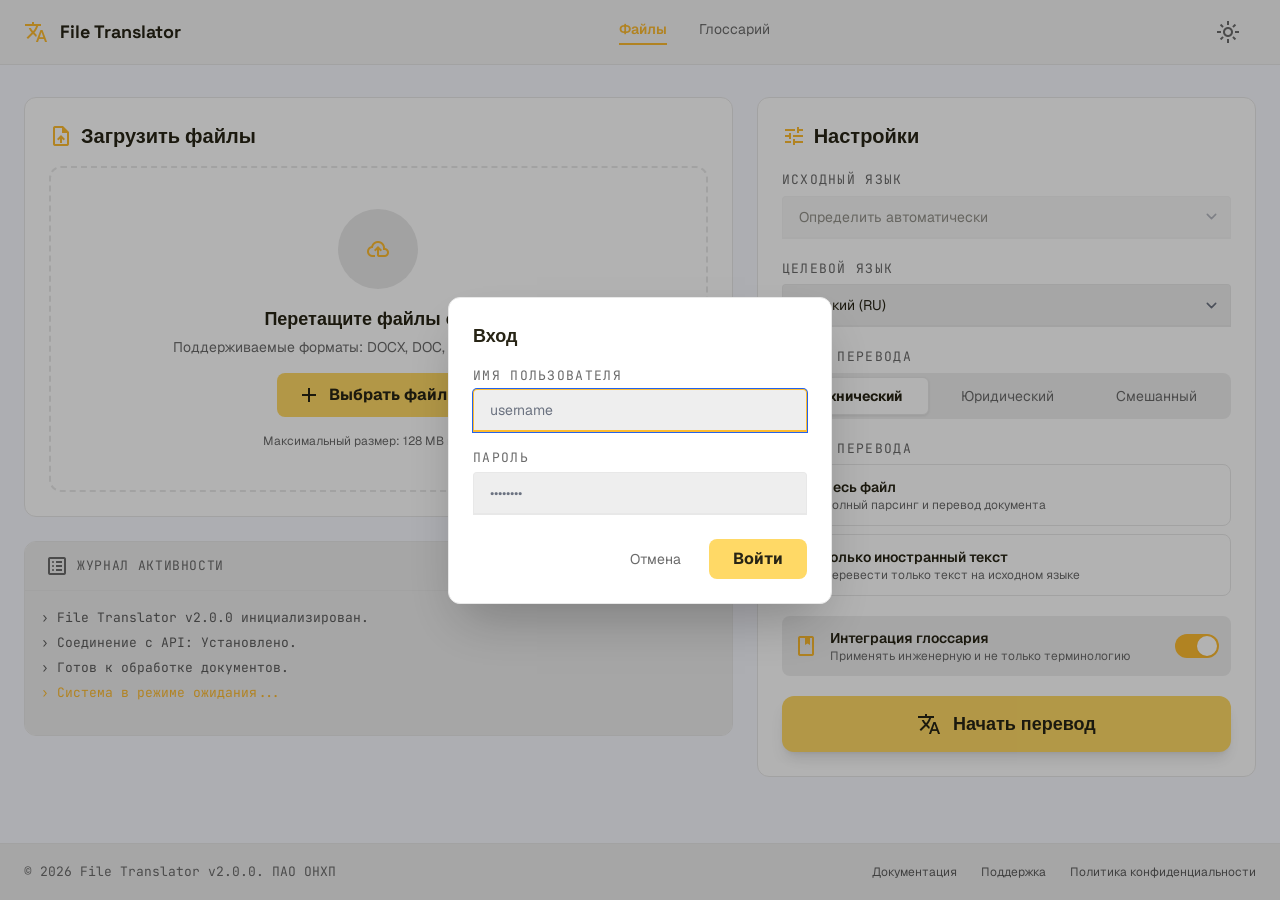
==== static/index.html @ 54cde9f4 "Glossary: force_language override for language-mismatch warning on save - GlossaryService: typed err" ====
﻿<!DOCTYPE html>
<html class="light" lang="ru">
<head>
<meta name="description" content="File Translator v2.0.0 — Переводите DOCX, DOC, XLSX, XLS, DXF и DWG файлы с помощью AI. Поддерживаются русский, английский, сербский и китайский языки.">
<meta charset="utf-8">
<meta name="viewport" content="width=device-width, initial-scale=1.0">
<title>File Translator v2.0.0</title>
<link rel="stylesheet" href="tailwind.css">
<link rel="stylesheet" href="fonts.css">
<style>
  /* ── Design tokens (brand: Omsk Yellow #FDBB30, Omsk Black #272415, Omsk Grey #D1D1D1) ── */
  :root {
    --c-primary: #FDBB30;
    --c-primary-container: #FFD966;
    --c-on-primary-container: #272415;
    --c-surface: #F5F5F5;
    --c-surface-dim: #D9D9D9;
    --c-surface-container-low: #EEEEEE;
    --c-surface-container: #E8E8E8;
    --c-surface-container-high: #E2E2E2;
    --c-surface-container-highest: #D1D1D1;
    --c-surface-container-lowest: #FFFFFF;
    --c-on-surface: #272415;
    --c-on-surface-variant: #5C5C5C;
    --c-secondary: #6B6B6B;
    --c-secondary-fixed-dim: #D1D1D1;
    --c-outline: #D1D1D1;
    --c-outline-variant: #E8E8E8;
    --c-error: #BA1A1A;
    --c-status-success: #079455;
    --c-background: #F8F9FF;
    --c-inverse-surface: #272415;
    --c-inverse-on-surface: #FFFFFF;
  }
  .dark {
    --c-primary: #FDBB30;
    --c-primary-container: #FDBB30;
    --c-on-primary-container: #272415;
    --c-surface: #1A1A1A;
    --c-surface-dim: #121212;
    --c-surface-container-low: #1E1E1E;
    --c-surface-container: #242424;
    --c-surface-container-high: #2E2E2E;
    --c-surface-container-highest: #393939;
    --c-surface-container-lowest: #0D0D0D;
    --c-on-surface: #E8E8E8;
    --c-on-surface-variant: #C4C4C4;
    --c-secondary: #B8B8B8;
    --c-secondary-fixed-dim: #3F3F3F;
    --c-outline: #8D8D8D;
    --c-outline-variant: #4D4D4D;
    --c-error: #FFB4AB;
    --c-status-success: #6CD49B;
    --c-background: #121212;
    --c-inverse-surface: #E8E8E8;
    --c-inverse-on-surface: #272415;
  }

  body { font-family: 'Geist', sans-serif; }
  .font-display { font-family: 'Space Grotesk', sans-serif; }
  .font-mono-sm { font-family: 'JetBrains Mono', monospace; font-size: 13px; }

  .material-symbols-outlined {
    font-variation-settings: 'FILL' 0, 'wght' 400, 'GRAD' 0, 'opsz' 24;
    vertical-align: middle;
  }

  /* ── Drop zone ── */
  .drop-zone { transition: border-color .2s, background .2s; }
  .drop-zone.drag-over {
    border-color: var(--c-primary-container) !important;
    background: color-mix(in srgb, var(--c-primary-container) 6%, transparent) !important;
  }
  .drop-zone .upload-icon { transition: transform .3s; }
  .drop-zone:hover .upload-icon { transform: scale(1.1); }

  /* ── Style toggle ── */
  .style-btn { transition: all .15s; }
  .style-btn.active {
    background: white; box-shadow: 0 1px 3px rgba(0,0,0,.08);
    font-weight: 700; border-color: var(--c-outline-variant);
  }
  .dark .style-btn.active { background: var(--c-surface-container-lowest); }

  /* ── Radio card ── */
  .radio-card { transition: background .15s; cursor: pointer; }
  .radio-card:hover { background: var(--c-surface-container-low); }

  /* ── Toggle switch ── */
  .toggle-track { transition: background .2s; }
  .toggle-thumb { transition: transform .2s, background .2s; }
  .toggle input:checked ~ .toggle-track { background: var(--c-primary); }
  .toggle input:checked ~ .toggle-track .toggle-thumb {
    transform: translateX(100%); background: white;
  }

  /* ── Fieldset reset ── */
  fieldset { border: none; padding: 0; margin: 0; min-width: 0; }
  .scroll-custom::-webkit-scrollbar { width: 4px; }
  .scroll-custom::-webkit-scrollbar-track { background: transparent; }
  .scroll-custom::-webkit-scrollbar-thumb { background: var(--c-outline-variant); border-radius: 2px; }

  /* ── Hidden utility ── */
  .hidden { display: none !important; }

  /* ── Toast ── */
  .toast { animation: slideUp .3s ease-out; }
  @keyframes slideUp { from { opacity:0; transform:translateY(16px); } to { opacity:1; transform:translateY(0); } }

  /* ── Disabled select ── */
  .select-disabled { opacity: 0.5 !important; pointer-events: none !important; border-color: var(--c-outline-variant) !important; }

  /* ── File item ── */
  .file-item { transition: background .15s; }
  .file-item:hover { background: var(--c-surface-container-low); }

  /* ── File item progress ── */
  .file-progress-bar {
    height: 3px;
    background: var(--c-outline-variant);
    border-radius: 2px;
    overflow: hidden;
    margin-top: 6px;
  }
  .file-progress-fill {
    height: 100%;
    background: var(--c-primary);
    border-radius: 2px;
    transition: width 0.5s ease-out;
    width: 0%;
  }
  .file-progress-fill.indeterminate {
    width: 40% !important;
    animation: indeterminate 1.4s ease-in-out infinite;
  }
  @keyframes indeterminate {
    0%   { transform: translateX(-100%); }
    100% { transform: translateX(300%); }
  }
  .file-progress-fill.done { background: var(--c-status-success); width: 100% !important; }
  .file-progress-fill.error { background: var(--c-error); width: 100% !important; }

  /* ── Tab navigation ── */
  .nav-tab { transition: all .15s; cursor: pointer; user-select: none; border-bottom: 2px solid transparent; }
  .nav-tab.active { border-bottom-color: var(--c-primary); color: var(--c-primary); }
  .nav-tab.inactive { color: var(--c-secondary); border-bottom-color: transparent; }
  .nav-tab.inactive:hover { color: var(--c-on-surface); }

  /* ── Modal ── */
  .modal-overlay { animation: fadeIn .2s ease-out; }
  @keyframes fadeIn { from { opacity: 0; } to { opacity: 1; } }
  .modal-content { animation: scaleIn .2s ease-out; }
  @keyframes scaleIn { from { opacity: 0; transform: scale(.95); } to { opacity: 1; transform: scale(1); } }

  /* ── Glossary table ── */
  .glossary-row { transition: background .15s; }
  .glossary-row:hover { background: var(--c-surface-container-low); }
  .glossary-hl { background: #fde047; color: #000; border-radius: 2px; padding: 0 2px; }
  .dark .glossary-hl { background: #a3871c; color: inherit; }
</style>
</head>
<body class="bg-[var(--c-background)] text-[var(--c-on-surface)] min-h-screen flex flex-col transition-colors duration-200">
<noscript>
  <div style="padding:2rem;text-align:center;background:#ba1a1a;color:white;font-family:sans-serif;">
    <p>Для работы File Translator необходим JavaScript. Пожалуйста, включите JavaScript в вашем браузере.</p>
  </div>
</noscript>

<!-- ═══ Top Navigation ═══ -->
<header class="bg-[var(--c-surface)] border-b border-[var(--c-outline-variant)] sticky top-0 z-50 transition-colors">
  <div class="max-w-[1440px] mx-auto px-6 flex items-center justify-between h-16">
    <div class="flex items-center gap-3">
      <span class="material-symbols-outlined text-[var(--c-primary)] text-2xl" aria-hidden="true">translate</span>
      <a href="/" class="no-underline text-inherit"><h1 class="font-display font-bold text-lg text-[var(--c-on-surface)]">File Translator</h1></a>
    </div>
    <nav class="flex items-center gap-8">
      <span id="filesTab" class="nav-tab active pb-1 text-sm font-semibold" data-tab="files">Файлы</span>
      <span id="glossaryTab" class="nav-tab inactive pb-1 text-sm" data-tab="glossary">Глоссарий</span>
    </nav>
    <div class="flex items-center gap-2">
      <button id="themeBtn" class="p-2 rounded-full hover:bg-[var(--c-surface-container-low)] transition-colors text-[var(--c-secondary)]" title="Переключить тему" aria-label="Переключить тему">
        <span class="material-symbols-outlined" aria-hidden="true">light_mode</span>
      </button>
      <div id="authSection">
        <button id="loginBtn" class="px-4 py-1.5 bg-[var(--c-primary-container)] text-[var(--c-on-primary-container)] font-bold rounded-lg hover:brightness-95 transition-all text-sm">
          Войти
        </button>
        <div id="userInfo" class="hidden items-center gap-2">
          <span id="userNameDisplay" class="text-sm font-medium text-[var(--c-on-surface)]"></span>
          <button id="logoutBtn" class="px-3 py-1.5 border border-[var(--c-outline-variant)] text-[var(--c-secondary)] rounded-lg hover:bg-[var(--c-surface-container-low)] transition-all text-sm">
            Выйти
          </button>
        </div>
      </div>
    </div>
  </div>
</header>

<!-- ═══ Main Content ═══ -->
<main class="flex-1 max-w-[1440px] mx-auto w-full px-6 py-8">
<div id="files-page">
  <div class="grid grid-cols-1 lg:grid-cols-12 gap-6">

    <!-- ─── Left: Upload ─── -->
    <div class="lg:col-span-7 flex flex-col gap-6">
      <div class="bg-[var(--c-surface-container-lowest)] border border-[var(--c-outline-variant)] rounded-xl p-6 flex flex-col min-h-[420px] transition-colors">
        <h2 class="font-display text-xl font-semibold text-[var(--c-on-surface)] flex items-center gap-2 mb-4">
          <span class="material-symbols-outlined text-[var(--c-primary)]" aria-hidden="true">upload_file</span>
          Загрузить файлы
        </h2>

        <!-- Drop zone -->
        <div id="dropZone" class="drop-zone flex-1 border-2 border-dashed border-[var(--c-outline-variant)] rounded-xl flex flex-col items-center justify-center gap-4 p-8 text-center cursor-pointer" tabindex="0" aria-label="Зона загрузки файлов. Нажмите Enter или пробел для выбора файлов">
          <div class="w-20 h-20 rounded-full bg-[var(--c-surface-container)] flex items-center justify-center upload-icon">
            <span class="material-symbols-outlined text-[var(--c-primary)] text-4xl" aria-hidden="true">cloud_upload</span>
          </div>
          <div>
            <p class="font-display text-lg font-semibold text-[var(--c-on-surface)]">Перетащите файлы сюда</p>
            <p class="text-sm text-[var(--c-secondary)] mt-1">Поддерживаемые форматы: DOCX, DOC, XLSX, XLS, DXF, DWG</p>
          </div>
          <label class="inline-flex items-center gap-2 px-5 py-2.5 bg-[var(--c-primary-container)] text-[var(--c-on-primary-container)] font-bold rounded-lg cursor-pointer hover:brightness-95 transition-all active:scale-[0.97]">
            <span class="material-symbols-outlined" aria-hidden="true">add</span>
            Выбрать файлы
            <input id="fileInput" type="file" multiple class="hidden" accept=".docx,.doc,.xlsx,.xls,.dxf,.dwg">
          </label>
          <p class="text-xs text-[var(--c-secondary)]">Максимальный размер: 128 MB на файл</p>
        </div>

        <!-- Files list -->
        <div id="fileList" class="hidden mt-4 space-y-2"></div>
      </div>

      <!-- Activity log -->
      <div class="bg-[var(--c-surface-container-lowest)] border border-[var(--c-outline-variant)] rounded-xl overflow-hidden transition-colors">
        <div class="px-5 py-3 border-b border-[var(--c-outline-variant)] bg-[var(--c-surface-container-low)] flex items-center justify-between">
          <span class="font-mono-sm text-[var(--c-secondary)] uppercase tracking-wider flex items-center gap-2">
            <span class="material-symbols-outlined text-sm" aria-hidden="true">list_alt</span>
            Журнал активности
          </span>
          <span id="activeJobsBadge" class="hidden font-mono-sm text-[var(--c-primary)] font-semibold text-xs tracking-wider bg-[var(--c-primary-container)]/20 px-2 py-0.5 rounded">0 активн.</span>
        </div>
        <div id="logContainer" class="h-36 overflow-y-auto p-4 font-mono-sm text-xs leading-relaxed space-y-1 scroll-custom bg-[var(--c-surface-container-low)]" role="log" aria-live="polite">
          <p class="text-[var(--c-on-surface-variant)]">&rsaquo; File Translator v2.0.0 инициализирован.</p>
          <p class="text-[var(--c-on-surface-variant)]">&rsaquo; Соединение с API: Установлено.</p>
          <p class="text-[var(--c-on-surface-variant)]">&rsaquo; Готов к обработке документов.</p>
          <p class="text-[var(--c-primary)]">&rsaquo; Система в режиме ожидания...</p>
        </div>
      </div>

      <!-- Active jobs status -->
      <div id="activeJobsPanel" class="hidden bg-[var(--c-surface-container-lowest)] border border-[var(--c-outline-variant)] rounded-xl p-4 transition-colors">
        <div class="flex items-center gap-2 mb-3">
          <span class="material-symbols-outlined text-sm text-[var(--c-primary)]" aria-hidden="true">hourglass_top</span>
          <span class="font-mono-sm text-[10px] text-[var(--c-secondary)] uppercase tracking-wider">Активные задания</span>
        </div>
        <div id="activeJobsList" class="space-y-2"></div>
      </div>
    </div>

    <!-- ─── Right: Settings ─── -->
    <div class="lg:col-span-5 flex flex-col gap-4">
      <div class="bg-[var(--c-surface-container-lowest)] border border-[var(--c-outline-variant)] rounded-xl p-6 space-y-5 transition-colors">
        <h2 class="font-display text-xl font-semibold text-[var(--c-on-surface)] flex items-center gap-2">
          <span class="material-symbols-outlined text-[var(--c-primary)]" aria-hidden="true">tune</span>
          Настройки
        </h2>

        <!-- Source language -->
        <div>
          <label for="sourceLang" class="font-mono-sm text-[10px] text-[var(--c-secondary)] uppercase tracking-widest block mb-1.5">Исходный язык</label>
          <select id="sourceLang" class="w-full bg-[var(--c-surface-container-low)] border-b-2 border-[var(--c-outline-variant)] focus:border-[var(--c-primary)] px-4 py-2.5 text-sm outline-none rounded-t transition-colors">
            <option value="auto">Определить автоматически</option>
            <option value="ru">Русский (RU)</option>
            <option value="en" selected>Английский (EN)</option>
            <option value="sr">Сербский (SR)</option>
            <option value="zh">Китайский (ZH)</option>
          </select>
        </div>

        <!-- Target language -->
        <div>
          <label for="targetLang" class="font-mono-sm text-[10px] text-[var(--c-secondary)] uppercase tracking-widest block mb-1.5">Целевой язык</label>
          <select id="targetLang" class="w-full bg-[var(--c-surface-container-low)] border-b-2 border-[var(--c-outline-variant)] focus:border-[var(--c-primary)] px-4 py-2.5 text-sm outline-none rounded-t transition-colors">
            <option value="en">Английский (EN)</option>
            <option value="ru" selected>Русский (RU)</option>
            <option value="sr">Сербский (SR)</option>
            <option value="zh">Китайский (ZH)</option>
          </select>
        </div>

        <!-- Style -->
        <fieldset>
          <legend class="font-mono-sm text-[10px] text-[var(--c-secondary)] uppercase tracking-widest block mb-1.5">Стиль перевода</legend>
          <div id="styleGroup" class="flex gap-2 p-1 bg-[var(--c-surface-container-low)] rounded-lg">
            <button data-style="TECHNICAL" class="style-btn active flex-1 py-2 text-sm rounded-md border border-transparent">Технический</button>
            <button data-style="LEGAL" class="style-btn flex-1 py-2 text-sm rounded-md text-[var(--c-secondary)]">Юридический</button>
            <button data-style="MIXED" class="style-btn flex-1 py-2 text-sm rounded-md text-[var(--c-secondary)]">Смешанный</button>
          </div>
        </fieldset>

        <!-- Mode -->
        <fieldset>
          <legend class="font-mono-sm text-[10px] text-[var(--c-secondary)] uppercase tracking-widest block mb-1.5">Режим перевода</legend>
          <div class="space-y-2">
            <label class="radio-card flex items-center gap-3 p-3 border border-[var(--c-outline-variant)] rounded-lg">
              <input type="radio" name="mode" value="full" checked class="text-[var(--c-primary)] accent-[var(--c-primary)]">
              <span class="flex flex-col">
                <span class="text-sm font-semibold">Весь файл</span>
                <span class="text-xs text-[var(--c-secondary)]">Полный парсинг и перевод документа</span>
              </span>
            </label>
            <label class="radio-card flex items-center gap-3 p-3 border border-[var(--c-outline-variant)] rounded-lg">
              <input type="radio" name="mode" value="filter_source" class="text-[var(--c-primary)] accent-[var(--c-primary)]">
              <span class="flex flex-col">
                <span class="text-sm font-semibold">Только иностранный текст</span>
                <span class="text-xs text-[var(--c-secondary)]">Перевести только текст на исходном языке</span>
              </span>
            </label>
          </div>
        </fieldset>

        <!-- Glossary -->
        <div class="flex items-center justify-between p-3 bg-[var(--c-surface-container-low)] rounded-lg">
          <div class="flex items-center gap-3">
            <span class="material-symbols-outlined text-[var(--c-primary)]" aria-hidden="true">book</span>
            <div>
              <p class="text-sm font-semibold">Интеграция глоссария</p>
              <p class="text-xs text-[var(--c-secondary)]">Применять инженерную и не только терминологию</p>
            </div>
          </div>
          <label for="glossaryToggle" class="toggle relative inline-flex items-center cursor-pointer">
            <input id="glossaryToggle" type="checkbox" checked class="sr-only peer">
            <span class="toggle-track w-11 h-6 bg-[var(--c-secondary-fixed-dim)] rounded-full relative">
              <span class="toggle-thumb absolute top-0.5 left-0.5 w-5 h-5 bg-white rounded-full shadow-sm"></span>
            </span>
          </label>
        </div>
        <!-- Collection selector (hidden when only "default" available) -->
        <div id="collectionGroup" class="hidden">
          <label for="collectionSelect" class="font-mono-sm text-[10px] text-[var(--c-secondary)] uppercase tracking-widest block mb-1.5">Коллекция глоссария</label>
          <select id="collectionSelect" class="w-full bg-[var(--c-surface-container-low)] border-b-2 border-[var(--c-outline-variant)] focus:border-[var(--c-primary)] px-4 py-2.5 text-sm outline-none rounded-t transition-colors">
            <option value="">Общий глоссарий</option>
          </select>
        </div>

        <!-- Submit -->
        <button id="startBtn" class="w-full py-3.5 bg-[var(--c-primary-container)] text-[var(--c-on-primary-container)] font-display font-bold text-lg rounded-xl shadow-lg hover:shadow-xl hover:brightness-105 active:scale-[0.97] transition-all flex items-center justify-center gap-3">
          <span class="material-symbols-outlined" aria-hidden="true">translate</span>
          Начать перевод
        </button>
        
        <p id="errorMsg" class="text-sm text-[var(--c-error)] hidden"></p>
      </div>
    </div>

  </div>
</div>

<!-- ═══ Glossary Page ═══ -->
<div id="glossary-page" class="hidden">
  <div class="flex items-center justify-between mb-6">
    <h2 class="font-display text-xl font-semibold text-[var(--c-on-surface)] flex items-center gap-2">
      <span class="material-symbols-outlined text-[var(--c-primary)]" aria-hidden="true">book</span>
      Глоссарий
    </h2>
    <div class="flex items-center gap-2">
      <button id="exportGlossaryBtn" class="inline-flex items-center gap-2 px-4 py-2 border border-[var(--c-outline-variant)] text-[var(--c-on-surface)] rounded-lg hover:bg-[var(--c-surface-container-low)] transition-all active:scale-[0.97] text-sm">
        <span class="material-symbols-outlined text-lg" aria-hidden="true">download</span>
        Экспорт CSV
      </button>
      <button id="importGlossaryBtn" class="inline-flex items-center gap-2 px-4 py-2 border border-[var(--c-outline-variant)] text-[var(--c-on-surface)] rounded-lg hover:bg-[var(--c-surface-container-low)] transition-all active:scale-[0.97] text-sm">
        <span class="material-symbols-outlined text-lg" aria-hidden="true">upload</span>
        Импорт CSV
      </button>
      <button id="addGlossaryBtn" class="inline-flex items-center gap-2 px-4 py-2 bg-[var(--c-primary-container)] text-[var(--c-on-primary-container)] font-bold rounded-lg hover:brightness-95 transition-all active:scale-[0.97]">
        <span class="material-symbols-outlined" aria-hidden="true">add</span>
        Добавить запись
      </button>
    </div>
  </div>

  <div class="mb-4 flex flex-col sm:flex-row gap-3">
    <div class="flex-1">
      <input id="glossarySearch" type="text" placeholder="Поиск по словам..." class="w-full bg-[var(--c-surface-container-low)] border-b-2 border-[var(--c-outline-variant)] focus:border-[var(--c-primary)] px-4 py-2.5 text-sm outline-none rounded-t transition-colors">
    </div>
    <div class="sm:w-56">
      <select id="glossaryCollectionSelect" class="w-full bg-[var(--c-surface-container-low)] border-b-2 border-[var(--c-outline-variant)] focus:border-[var(--c-primary)] px-4 py-2.5 text-sm outline-none rounded-t transition-colors">
        <option value="">Общий глоссарий</option>
      </select>
    </div>
  </div>

  <div class="bg-[var(--c-surface-container-lowest)] border border-[var(--c-outline-variant)] rounded-xl overflow-hidden transition-colors">
    <div class="overflow-x-auto">
      <table class="w-full text-sm">
        <thead>
          <tr class="bg-[var(--c-surface-container-low)] border-b border-[var(--c-outline-variant)]">
            <th class="text-left px-4 py-3 font-mono-sm text-[10px] text-[var(--c-secondary)] uppercase tracking-wider">ID</th>
            <th class="text-left px-4 py-3 font-mono-sm text-[10px] text-[var(--c-secondary)] uppercase tracking-wider">RU</th>
            <th class="text-left px-4 py-3 font-mono-sm text-[10px] text-[var(--c-secondary)] uppercase tracking-wider">EN</th>
            <th class="text-left px-4 py-3 font-mono-sm text-[10px] text-[var(--c-secondary)] uppercase tracking-wider">SB</th>
            <th class="text-left px-4 py-3 font-mono-sm text-[10px] text-[var(--c-secondary)] uppercase tracking-wider">CH</th>
            <th class="text-right px-4 py-3 font-mono-sm text-[10px] text-[var(--c-secondary)] uppercase tracking-wider">Действия</th>
          </tr>
        </thead>
        <tbody id="glossaryTableBody">
          <tr><td colspan="6" class="px-4 py-8 text-center text-[var(--c-secondary)]">Загрузка...</td></tr>
        </tbody>
      </table>
    </div>
  </div>

  <p id="glossaryTotal" class="mt-3 text-xs text-[var(--c-secondary)]"></p>
</div>

</main>

<!-- ═══ Footer ═══ -->
<footer class="bg-[var(--c-surface-container-low)] border-t border-[var(--c-outline-variant)] transition-colors mt-auto">
  <div class="max-w-[1440px] mx-auto px-6 py-5 flex flex-col md:flex-row items-center justify-between gap-3">
    <span class="font-mono-sm text-[var(--c-secondary)] text-xs">&copy; 2026 File Translator v2.0.0. ПАО ОНХП</span>
    <div class="flex gap-6 text-xs text-[var(--c-on-surface-variant)]">
      <a href="http://issvm.onhp.local/onhp:file_translator" target="_blank" rel="noopener noreferrer" class="hover:text-[var(--c-primary)] transition-colors">Документация</a>
      <a href="/support.html" class="hover:text-[var(--c-primary)] transition-colors">Поддержка</a>
      <a href="/privacy.html" class="hover:text-[var(--c-primary)] transition-colors">Политика конфиденциальности</a>
    </div>
  </div>
</footer>

<!-- ═══ Glossary Modal ═══ -->
<div id="glossaryModal" class="modal-overlay fixed inset-0 z-[100] flex items-center justify-center hidden" role="dialog" aria-modal="true" aria-labelledby="glossaryModalTitle">
  <div class="absolute inset-0 bg-black/40 backdrop-blur-sm"></div>
  <div class="modal-content relative bg-[var(--c-surface-container-lowest)] border border-[var(--c-outline-variant)] rounded-xl p-6 w-full max-w-lg mx-4 shadow-2xl">
    <div class="flex items-center justify-between mb-4">
      <h3 id="glossaryModalTitle" class="font-display text-lg font-semibold text-[var(--c-on-surface)]">Добавить запись</h3>
      <button id="glossaryModalClose" class="p-1 rounded-full hover:bg-[var(--c-surface-container-low)] transition-colors text-[var(--c-secondary)]" aria-label="Закрыть">
        <span class="material-symbols-outlined" aria-hidden="true">close</span>
      </button>
    </div>
    <div class="space-y-4">
      <div>
        <label for="glossaryFormRu" class="font-mono-sm text-[10px] text-[var(--c-secondary)] uppercase tracking-widest block mb-1">RU</label>
        <input id="glossaryFormRu" type="text" class="w-full bg-[var(--c-surface-container-low)] border-b-2 border-[var(--c-outline-variant)] focus:border-[var(--c-primary)] px-4 py-2.5 text-sm outline-none rounded-t transition-colors" placeholder="Русский">
      </div>
      <div>
        <label for="glossaryFormEn" class="font-mono-sm text-[10px] text-[var(--c-secondary)] uppercase tracking-widest block mb-1">EN</label>
        <input id="glossaryFormEn" type="text" class="w-full bg-[var(--c-surface-container-low)] border-b-2 border-[var(--c-outline-variant)] focus:border-[var(--c-primary)] px-4 py-2.5 text-sm outline-none rounded-t transition-colors" placeholder="English">
      </div>
      <div>
        <label for="glossaryFormSb" class="font-mono-sm text-[10px] text-[var(--c-secondary)] uppercase tracking-widest block mb-1">SB</label>
        <input id="glossaryFormSb" type="text" class="w-full bg-[var(--c-surface-container-low)] border-b-2 border-[var(--c-outline-variant)] focus:border-[var(--c-primary)] px-4 py-2.5 text-sm outline-none rounded-t transition-colors" placeholder="Српски">
      </div>
      <div>
        <label for="glossaryFormCh" class="font-mono-sm text-[10px] text-[var(--c-secondary)] uppercase tracking-widest block mb-1">CH</label>
        <input id="glossaryFormCh" type="text" class="w-full bg-[var(--c-surface-container-low)] border-b-2 border-[var(--c-outline-variant)] focus:border-[var(--c-primary)] px-4 py-2.5 text-sm outline-none rounded-t transition-colors" placeholder="中文">
      </div>
      <p id="glossaryFormError" class="text-sm text-[var(--c-error)] hidden"></p>
    </div>
    <div class="flex justify-end gap-3 mt-6">
      <button id="glossaryModalCancel" class="px-4 py-2 text-sm text-[var(--c-secondary)] hover:bg-[var(--c-surface-container-low)] rounded-lg transition-colors">Отмена</button>
      <button id="glossaryModalSave" class="px-4 py-2 bg-[var(--c-primary-container)] text-[var(--c-on-primary-container)] font-bold rounded-lg hover:brightness-95 transition-all active:scale-[0.97]">Сохранить</button>
      <button id="glossaryModalSaveAnyway" class="px-4 py-2 bg-[var(--c-error)] text-white font-bold rounded-lg hover:brightness-95 transition-all active:scale-[0.97] hidden" title="Сохранить, игнорируя предупреждение о несовпадении языка. Проверка дубликатов всегда выполняется.">Сохранить всё равно</button>
    </div>
  </div>
</div>

<!-- ═══ Glossary Import Modal ═══ -->
<div id="glossaryImportModal" class="modal-overlay fixed inset-0 z-[100] flex items-center justify-center hidden" role="dialog" aria-modal="true" aria-labelledby="glossaryImportTitle">
  <div class="absolute inset-0 bg-black/40 backdrop-blur-sm"></div>
  <div class="modal-content relative bg-[var(--c-surface-container-lowest)] border border-[var(--c-outline-variant)] rounded-xl p-6 w-full max-w-lg mx-4 shadow-2xl">
    <div class="flex items-center justify-between mb-4">
      <h3 id="glossaryImportTitle" class="font-display text-lg font-semibold text-[var(--c-on-surface)]">Импорт CSV</h3>
      <button id="glossaryImportClose" class="p-1 rounded-full hover:bg-[var(--c-surface-container-low)] transition-colors text-[var(--c-secondary)]" aria-label="Закрыть">
        <span class="material-symbols-outlined" aria-hidden="true">close</span>
      </button>
    </div>
    <div class="space-y-4">
      <div>
        <label class="font-mono-sm text-[10px] text-[var(--c-secondary)] uppercase tracking-widest block mb-1">Коллекция</label>
        <select id="importCollectionSelect" class="w-full bg-[var(--c-surface-container-low)] border-b-2 border-[var(--c-outline-variant)] focus:border-[var(--c-primary)] px-4 py-2.5 text-sm outline-none rounded-t transition-colors">
          <option value="">Общий глоссарий</option>
        </select>
      </div>
      <div>
        <label for="importFileInput" class="font-mono-sm text-[10px] text-[var(--c-secondary)] uppercase tracking-widest block mb-1">CSV файл</label>
        <input id="importFileInput" type="file" accept=".csv" class="w-full bg-[var(--c-surface-container-low)] border-b-2 border-[var(--c-outline-variant)] focus:border-[var(--c-primary)] px-4 py-2.5 text-sm outline-none rounded-t transition-colors file:mr-3 file:py-1 file:px-3 file:border-0 file:bg-[var(--c-primary-container)] file:text-[var(--c-on-primary-container)] file:font-bold file:text-xs file:rounded-lg">
      </div>
      <p id="importFormError" class="text-sm text-[var(--c-error)] hidden"></p>
    </div>
    <div class="flex justify-end gap-3 mt-6">
      <button id="glossaryImportCancel" class="px-4 py-2 text-sm text-[var(--c-secondary)] hover:bg-[var(--c-surface-container-low)] rounded-lg transition-colors">Отмена</button>
      <button id="glossaryImportSubmit" class="px-4 py-2 bg-[var(--c-primary-container)] text-[var(--c-on-primary-container)] font-bold rounded-lg hover:brightness-95 transition-all active:scale-[0.97]">Загрузить</button>
    </div>
  </div>
</div>

<!-- ═══ Login Modal ═══ -->
<div id="loginModal" class="modal-overlay fixed inset-0 z-50 bg-black/30 flex items-center justify-center hidden">
  <div class="modal-content relative bg-[var(--c-surface-container-lowest)] border border-[var(--c-outline-variant)] rounded-xl p-6 w-full max-w-sm mx-4 shadow-2xl">
    <div class="flex items-center justify-between mb-4">
      <h3 class="font-display text-lg font-semibold text-[var(--c-on-surface)]">Вход</h3>
      <button id="loginModalClose" class="p-1 rounded-full hover:bg-[var(--c-surface-container-low)] transition-colors text-[var(--c-secondary)]" >
        <!-- <span class="material-symbols-outlined" aria-hidden="true">close</span> -->
      </button>
    </div>
    <div class="space-y-4">
      <div>
        <label for="loginUsername" class="font-mono-sm text-[10px] text-[var(--c-secondary)] uppercase tracking-widest block mb-1">Имя пользователя</label>
        <input id="loginUsername" type="text" class="w-full bg-[var(--c-surface-container-low)] border-b-2 border-[var(--c-outline-variant)] focus:border-[var(--c-primary)] px-4 py-2.5 text-sm outline-none rounded-t transition-colors" placeholder="username" autocomplete="username">
      </div>
      <div>
        <label for="loginPassword" class="font-mono-sm text-[10px] text-[var(--c-secondary)] uppercase tracking-widest block mb-1">Пароль</label>
        <input id="loginPassword" type="password" class="w-full bg-[var(--c-surface-container-low)] border-b-2 border-[var(--c-outline-variant)] focus:border-[var(--c-primary)] px-4 py-2.5 text-sm outline-none rounded-t transition-colors" placeholder="••••••••" autocomplete="current-password">
      </div>
      <p id="loginError" class="text-sm text-[var(--c-error)] hidden"></p>
    </div>
    <div class="flex justify-end gap-3 mt-6">
      <button id="loginModalCancel" class="px-4 py-2 text-sm text-[var(--c-secondary)] hover:bg-[var(--c-surface-container-low)] rounded-lg transition-colors">Отмена</button>
      <button id="loginSubmit" class="px-6 py-2 bg-[var(--c-primary-container)] text-[var(--c-on-primary-container)] font-bold rounded-lg hover:brightness-95 transition-all active:scale-[0.97]">Войти</button>
    </div>
  </div>
</div>

<!-- ═══ Toast ═══ -->
<div id="toastContainer" class="fixed bottom-6 right-6 z-50 flex flex-col gap-2"></div>

<script>
// ══════════════════════════════════════════════════
//  Theme
// ══════════════════════════════════════════════════
const html = document.documentElement;
const themeBtn = document.getElementById('themeBtn');
const themeIcon = themeBtn.querySelector('.material-symbols-outlined');

function applyTheme(dark) {
  html.classList.toggle('dark', dark);
  themeIcon.textContent = dark ? 'dark_mode' : 'light_mode';
  localStorage.setItem('theme', dark ? 'dark' : 'light');
}

// Restore theme
const saved = localStorage.getItem('theme');
const prefersDark = window.matchMedia('(prefers-color-scheme: dark)').matches;
if (saved === 'dark' || (!saved && prefersDark)) applyTheme(true);

themeBtn.addEventListener('click', () => applyTheme(!html.classList.contains('dark')));

// ══════════════════════════════════════════════════
//  Auth (JWT + login/logout)
// ══════════════════════════════════════════════════
let authToken = localStorage.getItem('auth_token') || null;
let refreshToken = localStorage.getItem('refresh_token') || null;
let currentUser = null;
let isAuthenticated = !!localStorage.getItem('auth_token');

const loginBtn = document.getElementById('loginBtn');
const logoutBtn = document.getElementById('logoutBtn');
const userInfo = document.getElementById('userInfo');
const userNameDisplay = document.getElementById('userNameDisplay');
const loginModal = document.getElementById('loginModal');
const loginSubmit = document.getElementById('loginSubmit');
const loginUsername = document.getElementById('loginUsername');
const loginPassword = document.getElementById('loginPassword');
const loginError = document.getElementById('loginError');

// ── Auto-refresh interceptor ──
// When a request gets 401, automatically refreshes the token and retries.
// Concurrent 401s share a single refresh attempt (refreshLock).
let _refreshPromise = null; // pending refresh, if any

async function authFetch(url, options = {}) {
  const doFetch = (token) => {
    const headers = { ...(options.headers || {}) };
    if (token) headers['Authorization'] = 'Bearer ' + token;
    return fetch(url, { cache: 'no-store', ...options, headers });
  };

  let resp = await doFetch(authToken);
  if (resp.status !== 401 || !refreshToken) return resp;

  // ── 401 received → try refresh (with lock for concurrent calls) ──
  if (!_refreshPromise) {
    _refreshPromise = (async () => {
      try {
        const r = await fetch('/api/auth/refresh', {
          method: 'POST',
          headers: { 'Content-Type': 'application/json' },
          body: JSON.stringify({ refresh_token: refreshToken }),
        });
        if (!r.ok) return false;
        const data = await r.json();
        authToken = data.access_token;
        refreshToken = data.refresh_token;
        localStorage.setItem('auth_token', authToken);
        localStorage.setItem('refresh_token', refreshToken);
        return true;
      } catch { return false; }
    })();
  }
  const ok = await _refreshPromise;
  _refreshPromise = null;

  if (ok) {
    resp = await doFetch(authToken); // retry with new token
  } else {
    clearAuthState();
  }
  return resp;
}

async function updateAuthUI() {
  const token = localStorage.getItem('auth_token');
  if (token) {
    authToken = token;
    refreshToken = localStorage.getItem('refresh_token');
    try {
      const resp = await authFetch('/api/auth/me');
      if (resp.ok) {
        currentUser = await resp.json();
        isAuthenticated = true;
        loginBtn.classList.add('hidden');
        userInfo.classList.remove('hidden');
        userInfo.classList.add('flex');
        userNameDisplay.textContent = currentUser.display_name || currentUser.username;
        // Hide login modal if user was authenticated on page load
        closeLoginModalSilent();
        return;
      }
      if (resp.status === 401 && refreshToken) {
        const refreshed = await tryRefreshToken();
        if (refreshed) {
          const retry = await authFetch('/api/auth/me');
          if (retry.ok) {
            currentUser = await retry.json();
            isAuthenticated = true;
            loginBtn.classList.add('hidden');
            userInfo.classList.remove('hidden');
            userInfo.classList.add('flex');
            userNameDisplay.textContent = currentUser.display_name || currentUser.username;
            closeLoginModalSilent();
            return;
          }
        }
      }
    } catch { console.debug('Ошибка при повторной попытке логина'); }
  }
  clearAuthState();
}

function clearAuthState() {
  authToken = null;
  refreshToken = null;
  currentUser = null;
  isAuthenticated = false;
  localStorage.removeItem('auth_token');
  localStorage.removeItem('refresh_token');
  // Hide interface and show login modal automatically when not authenticated
  loginBtn.classList.add('hidden');
  userInfo.classList.add('hidden');
  userInfo.classList.remove('flex');
  openLoginModalAuto();
}

// Automatically open login modal when user is not authenticated
function openLoginModalAuto() {
  loginUsername.value = '';
  loginPassword.value = '';
  loginError.classList.add('hidden');
  loginModal.classList.remove('hidden');
  setTimeout(() => loginUsername.focus(), 100);
}

// Silent close (no error reset) - used after auth restore on page load
function closeLoginModalSilent() {
  loginModal.classList.add('hidden');
}

async function tryRefreshToken() {
  const rt = localStorage.getItem('refresh_token');
  if (!rt) return false;
  try {
    const resp = await fetch('/api/auth/refresh', {
      method: 'POST',
      headers: { 'Content-Type': 'application/json' },
      body: JSON.stringify({ refresh_token: rt }),
    });
    if (!resp.ok) return false;
    const data = await resp.json();
    authToken = data.access_token;
    refreshToken = data.refresh_token;
    localStorage.setItem('auth_token', authToken);
    localStorage.setItem('refresh_token', refreshToken);
    return true;
  } catch { return false; }
}

loginBtn.addEventListener('click', () => {
  loginUsername.value = '';
  loginPassword.value = '';
  loginError.classList.add('hidden');
  loginModal.classList.remove('hidden');
  setTimeout(() => loginUsername.focus(), 100);
});

function closeLoginModal() {
  // Если пользователь не вошёл — не закрываем модалку автоматически
  if (!isAuthenticated) return;
  loginModal.classList.add('hidden');
  loginError.classList.add('hidden');
}

// Allow closing modal only when authenticated (for already logged-in users clicking outside)
function closeLoginModalIfAllowed() {
  if (isAuthenticated) {
    closeLoginModalSilent();
    loginError.classList.add('hidden');
  }
}

document.getElementById('loginModalClose').addEventListener('click', () => { if (isAuthenticated) closeLoginModalSilent(); });
document.getElementById('loginModalCancel').addEventListener('click', () => { if (isAuthenticated) closeLoginModalSilent(); });
loginModal.addEventListener('mousedown', function(e) {
  if (e.target === e.currentTarget && isAuthenticated) closeLoginModalSilent();
});

loginUsername.addEventListener('keydown', e => {
  if (e.key === 'Enter') loginPassword.focus();
});
loginPassword.addEventListener('keydown', e => {
  if (e.key === 'Enter') loginSubmit.click();
});

loginSubmit.addEventListener('click', async () => {
  const username = loginUsername.value.trim();
  const password = loginPassword.value;
  if (!username || !password) {
    loginError.textContent = 'Заполните все поля';
    loginError.classList.remove('hidden');
    return;
  }
  loginSubmit.disabled = true;
  loginSubmit.textContent = 'Вход...';
  try {
    const resp = await fetch('/api/auth/login', {
      method: 'POST',
      headers: { 'Content-Type': 'application/json' },
      body: JSON.stringify({ username, password }),
    });
    if (!resp.ok) {
      const err = await resp.json().catch(() => ({ detail: 'Ошибка сервера' }));
      throw new Error(err.detail || 'Неверные учётные данные');
    }
    const data = await resp.json();
    authToken = data.access_token;
    refreshToken = data.refresh_token;
    localStorage.setItem('auth_token', authToken);
    localStorage.setItem('refresh_token', refreshToken);
    isAuthenticated = true;
    // Close modal unconditionally after successful login
    loginModal.classList.add('hidden');
    await updateAuthUI();
    await loadCollections();
    await restoreActiveJobs();
    showToast('Вход выполнен', 'check_circle');
  } catch (e) {
    loginError.textContent = e.message;
    loginError.classList.remove('hidden');
  } finally {
    loginSubmit.disabled = false;
    loginSubmit.textContent = 'Войти';
  }
});

logoutBtn.addEventListener('click', async () => {
  try {
    await authFetch('/api/auth/logout', { method: 'POST' });
  } catch { console.debug('Ошибка при logout, чистим локально'); }
  clearAuthState();
  showToast('Выход выполнен', 'check_circle');
});

// Check auth on page load, then restore active jobs, settings and load collections
updateAuthUI().then(() => {
  restoreSettings();
  restoreActiveJobs();
  loadCollections();
});

// ══════════════════════════════════════════════════
//  Settings persistence (localStorage)
// ══════════════════════════════════════════════════

function saveSettings() {
  localStorage.setItem('sourceLang', document.getElementById('sourceLang').value);
  localStorage.setItem('targetLang', document.getElementById('targetLang').value);
  const activeStyle = document.querySelector('.style-btn.active')?.dataset.style || 'TECHNICAL';
  localStorage.setItem('translationStyle', activeStyle);
  const activeMode = document.querySelector('input[name="mode"]:checked')?.value || 'full';
  localStorage.setItem('translationMode', activeMode);
  localStorage.setItem('glossaryToggle', document.getElementById('glossaryToggle').checked);
  const collSelect = document.getElementById('collectionSelect');
  if (collSelect) localStorage.setItem('translationCollection', collSelect.value);
  const glossCollSelect = document.getElementById('glossaryCollectionSelect');
  if (glossCollSelect) localStorage.setItem('glossaryCollection', glossCollSelect.value);
}

function restoreSettings() {
  const sl = localStorage.getItem('sourceLang');
  const tl = localStorage.getItem('targetLang');
  const st = localStorage.getItem('translationStyle');
  const md = localStorage.getItem('translationMode');
  const gl = localStorage.getItem('glossaryToggle');

  if (sl) document.getElementById('sourceLang').value = sl;
  if (tl) document.getElementById('targetLang').value = tl;

  if (st) {
    document.querySelectorAll('.style-btn').forEach(b => {
      const isActive = b.dataset.style === st;
      b.classList.toggle('active', isActive);
      if (!isActive) b.classList.add('text-[var(--c-secondary)]');
    });
  }

  if (md) {
    const radio = document.querySelector(`input[name="mode"][value="${md}"]`);
    if (radio) radio.checked = true;
  }

  if (gl !== null) document.getElementById('glossaryToggle').checked = gl === 'true';

  updateSourceLangAvailability();
}

// Save settings on user interaction
document.getElementById('sourceLang').addEventListener('change', saveSettings);
document.getElementById('targetLang').addEventListener('change', saveSettings);
document.querySelectorAll('.style-btn').forEach(b => {
  b.addEventListener('click', saveSettings);
});
document.querySelectorAll('input[name="mode"]').forEach(r => {
  r.addEventListener('change', saveSettings);
});
document.getElementById('glossaryToggle').addEventListener('change', saveSettings);

// Sync collection select actions to localStorage
var collSelect = document.getElementById('collectionSelect');
if (collSelect) collSelect.addEventListener('change', saveSettings);

var glossCollSelect = document.getElementById('glossaryCollectionSelect');
if (glossCollSelect) glossCollSelect.addEventListener('change', function() {
  currentGlossaryCollection = this.value;
  saveSettings();
});

// ══════════════════════════════════════════════════
//  Style selector
// ══════════════════════════════════════════════════
document.querySelectorAll('.style-btn').forEach(btn => {
  btn.addEventListener('click', () => {
    document.querySelectorAll('.style-btn').forEach(b => b.classList.remove('active'));
    btn.classList.add('active');
  });
});

// ══════════════════════════════════════════════════
//  Mode change handler: disable sourceLang when mode=full (auto-detect)
// ══════════════════════════════════════════════════
const sourceLangSelect = document.getElementById('sourceLang');
function updateSourceLangAvailability() {
  const modeEl = document.querySelector('input[name="mode"]:checked');
  const isFilterMode = modeEl && modeEl.value === 'filter_source';
  if (isFilterMode) {
    sourceLangSelect.disabled = false;
    sourceLangSelect.title = '';
    sourceLangSelect.classList.remove('select-disabled');
  } else {
    sourceLangSelect.disabled = true;
    sourceLangSelect.title = 'Не требуется при режиме "Весь файл" (LLM определяет автоматически)';
    sourceLangSelect.classList.add('select-disabled');
    // Force back to auto if disabled
    if (sourceLangSelect.value !== 'auto') {
      sourceLangSelect.value = 'auto';
    }
  }
}

// Attach to mode radio buttons
document.querySelectorAll('input[name="mode"]').forEach(radio => {
  radio.addEventListener('change', updateSourceLangAvailability);
});

// Initial state (default is "full" mode, so disable sourceLang)
updateSourceLangAvailability();

// ══════════════════════════════════════════════════
// ══════════════════════════════════════════════════
const MAX_FILE_SIZE = 128 * 1024 * 1024; // 128 MB

function validateFile(file) {
  if (file.size > MAX_FILE_SIZE) {
    return `Файл "${file.name}" превышает лимит в 128 MB (${formatSize(file.size)})`;
  }
  const ext = file.name.split('.').pop().toLowerCase();
  if (!['docx', 'doc', 'xlsx', 'xls', 'dxf', 'dwg'].includes(ext)) {
    return `Неподдерживаемый формат: .${ext}`;
  }
  return null;
}

function escapeHtml(str) {
  if (!str) return '';
  const div = document.createElement('div');
  div.appendChild(document.createTextNode(str));
  return div.innerHTML;
}

function getFileIcon(filename) {
  const ext = filename.split('.').pop().toLowerCase();
  if (['dxf', 'dwg'].includes(ext)) return 'draw';
  if (['xlsx', 'xls'].includes(ext)) return 'table_chart';
  return 'description';
}

function pluralize(n, forms) {
  n = Math.abs(n) % 100;
  const n1 = n % 10;
  if (n > 10 && n < 20) return forms[2];
  if (n1 > 1 && n1 < 5) return forms[1];
  if (n1 === 1) return forms[0];
  return forms[2];
}

// ══════════════════════════════════════════════════
//  Drag & drop + file input
// ══════════════════════════════════════════════════
const dropZone = document.getElementById('dropZone');
const fileInput = document.getElementById('fileInput');
const fileList = document.getElementById('fileList');
const logContainer = document.getElementById('logContainer');
const startBtn = document.getElementById('startBtn');
const errorMsg = document.getElementById('errorMsg');

let selectedFiles = [];

function addLog(msg, cls = '') {
  const p = document.createElement('p');
  p.className = cls;
  const time = new Date().toLocaleTimeString('ru-RU', { hour12: false });
  p.textContent = `› [${time}] ${msg}`;
  logContainer.appendChild(p);
  logContainer.scrollTop = logContainer.scrollHeight;
}

function formatSize(bytes) {
  if (bytes < 1024) return bytes + ' B';
  if (bytes < 1048576) return (bytes / 1024).toFixed(1) + ' KB';
  return (bytes / 1048576).toFixed(1) + ' MB';
}

// fileJobMap: filename → jobId (устанавливается после отправки)
const fileJobMap = {};

function renderFiles() {
  if (selectedFiles.length === 0) {
    fileList.classList.add('hidden');
    fileList.innerHTML = '';
    return;
  }
  fileList.classList.remove('hidden');

  const totalSize = selectedFiles.reduce((s, f) => s + f.size, 0);
  fileList.innerHTML = `
    <div class="flex items-center justify-between mb-2">
      <span class="font-mono-sm text-[10px] text-[var(--c-secondary)] uppercase tracking-wider">
        Очередь (${selectedFiles.length} ${pluralize(selectedFiles.length, ['файл', 'файла', 'файлов'])})
      </span>
      <span class="text-xs text-[var(--c-secondary)]">${formatSize(totalSize)}</span>
    </div>
  `;
  selectedFiles.forEach((f, i) => {
    const fileKey = f.name + '_' + f.size + '_' + f.lastModified;
    const div = document.createElement('div');
    div.className = 'file-item relative p-3 border border-[var(--c-outline-variant)] rounded-lg overflow-hidden';
    div.dataset.fileKey = fileKey;
    div.innerHTML = `
      <div class="flex items-center justify-between">
        <div class="flex items-center gap-3 min-w-0 flex-1">
          <span class="material-symbols-outlined text-[var(--c-primary)] shrink-0 file-icon" aria-hidden="true">${getFileIcon(f.name)}</span>
          <div class="min-w-0 flex-1">
            <p class="text-sm font-semibold truncate">${escapeHtml(f.name)}</p>
            <p class="text-xs text-[var(--c-secondary)] file-status-text">${formatSize(f.size)}</p>
          </div>
        </div>
        <button data-idx="${i}" class="remove-btn text-[var(--c-error)] hover:bg-[var(--c-error)]/10 p-1 rounded transition-colors shrink-0">
          <span class="material-symbols-outlined text-lg" aria-hidden="true">close</span>
        </button>
      </div>
      <div class="file-progress-bar hidden">
        <div class="file-progress-fill"></div>
      </div>
    `;
    div.querySelector('.remove-btn').addEventListener('click', (e) => {
      e.stopPropagation();
      selectedFiles = selectedFiles.filter(x => x !== f);
      renderFiles();
      addLog(`Файл удален: ${f.name}`, 'text-[var(--c-error)]');
    });
    fileList.appendChild(div);
  });
}

// Обновляет прогресс-бар и статус прямо в карточке файла
function updateFileCardProgress(fileKey, status, pct, stage, errorText, queuePosition) {
  const card = fileList.querySelector(`[data-file-key="${fileKey}"]`);
  if (!card) return;

  const bar = card.querySelector('.file-progress-bar');
  const fill = card.querySelector('.file-progress-fill');
  const statusText = card.querySelector('.file-status-text');
  const icon = card.querySelector('.file-icon');

  bar.classList.remove('hidden');
  fill.classList.remove('indeterminate', 'done', 'error');

  if (status === 'pending') {
    fill.classList.add('indeterminate');
    if (queuePosition != null && queuePosition > 0) {
      statusText.textContent = `⏳ Очередь: позиция ${queuePosition + 1}`;
    } else if (queuePosition === 0) {
      statusText.textContent = '⏳ Скоро начнётся...';
    } else {
      statusText.textContent = '⏳ Ожидание в очереди...';
    }
    statusText.className = 'text-xs text-[var(--c-secondary)] file-status-text';
  } else if (status === 'running') {
    if (pct != null && pct > 0) {
      fill.style.width = pct + '%';
      const stageName = (stage || '').toLowerCase();
      if (stageName === 'validation' || stageName === 'extraction' || stageName === 'glossary') {
        statusText.textContent = `📄 Извлечение текста... ${pct}%`;
      } else {
        statusText.textContent = `🔄 Перевод... ${pct}%`;
      }
    } else {
      fill.classList.add('indeterminate');
      statusText.textContent = '📄 Подготовка к обработке...';
    }
    statusText.className = 'text-xs text-[var(--c-secondary)] file-status-text';
  } else if (status === 'completed') {
    fill.classList.add('done');
    statusText.textContent = '';
    statusText.className = 'text-xs font-semibold file-status-text text-[var(--c-status-success)]';
    icon.textContent = 'task_alt';
    icon.classList.replace('text-[var(--c-primary)]', 'text-[var(--c-status-success)]');
    // Убираем кнопку удаления, показываем скачать
    const removeBtn = card.querySelector('.remove-btn');
    if (removeBtn && !card.querySelector('.download-inline-btn')) {
      removeBtn.remove();
      const jobId = fileJobMap[fileKey];
      if (jobId) {
        const dlBtn = document.createElement('button');
        dlBtn.className = 'download-inline-btn px-3 py-1 bg-[var(--c-primary-container)] text-[var(--c-on-primary-container)] rounded-lg font-bold text-xs hover:brightness-95 active:scale-95 transition-all shrink-0';
        dlBtn.textContent = 'Скачать';
        dlBtn.addEventListener('click', () => downloadJob(jobId));
        card.querySelector('.flex.items-center.justify-between').appendChild(dlBtn);
      }
    }
    // Убираем карточку через 7 дней (синхронизировано с TTL сервера)
    setTimeout(() => {
      card.style.opacity = '0';
      card.style.transition = 'opacity 0.4s';
      setTimeout(() => card.remove(), 400);
    }, 604800000);
  } else if (status === 'failed' || status === 'cancelled') {
    fill.classList.add('error');
    statusText.textContent = `❌ ${status === 'cancelled' ? 'Отменён' : 'Ошибка'}: ${friendlyError(errorText)}`;
    statusText.className = 'text-xs font-semibold file-status-text text-[var(--c-error)]';
    icon.textContent = 'error_outline';
  }
}

['dragenter', 'dragover'].forEach(evt => {
  dropZone.addEventListener(evt, e => { 
    e.preventDefault(); 
    e.stopPropagation();
    dropZone.classList.add('drag-over'); 
  });
});

// Исправленный dragleave: проверяем что вышли именно из dropZone, а не перешли на дочерний элемент
dropZone.addEventListener('dragleave', e => { 
  e.preventDefault(); 
  e.stopPropagation();
  // Удаляем класс только если курсор покинул саму зону (relatedTarget === null или вне зоны)
  if (!dropZone.contains(e.relatedTarget)) {
    dropZone.classList.remove('drag-over');
  }
});

// Drop должен удалять drag-over и обрабатывать файлы
dropZone.addEventListener('drop', e => { 
  e.preventDefault(); 
  e.stopPropagation();
  dropZone.classList.remove('drag-over');
  
  const files = Array.from(e.dataTransfer.files);
  if (files.length) {
    let added = 0;
    for (const file of files) {
      const err = validateFile(file);
      if (!err) {
        selectedFiles.push(file);
        added++;
      } else {
        addLog(err, 'text-[var(--c-error)]');
        showToast(err, 'error', true);
      }
    }
    if (added > 0) {
      renderFiles();
      addLog(`Загружено ${added} ${pluralize(added, ['файл', 'файла', 'файлов'])}`);
    }
  }
});

// Клавиатурная доступность: Enter/Space открывает диалог выбора файлов
dropZone.addEventListener('keydown', e => {
  if (e.key === 'Enter' || e.key === ' ') {
    e.preventDefault();
    fileInput.click();
  }
});
fileInput.addEventListener('change', () => {
  if (fileInput.files.length) {
    let added = 0;
    for (const file of Array.from(fileInput.files)) {
      const err = validateFile(file);
      if (!err) {
        selectedFiles.push(file);
        added++;
      } else {
        addLog(err, 'text-[var(--c-error)]');
      }
    }
    if (added > 0) {
      renderFiles();
      addLog(`Выбрано ${added} ${pluralize(added, ['файл', 'файла', 'файлов'])}`);
    }
    fileInput.value = '';
  }
});

// ══════════════════════════════════════════════════
//  Translation submission with job polling & download
// ══════════════════════════════════════════════════

function friendlyError(err) {
  if (!err) return 'Неизвестная ошибка';
  const msg = String(err);
  if (/unavailable|name or service not known|connecterror|econnrefused/i.test(msg)) return 'Нет доступа к серверу модели';
  if (/timeout/i.test(msg)) return 'Превышено время ожидания ответа';
  if (/rate limit|too many/i.test(msg)) return 'Слишком много запросов, попробуйте позже';
  if (/invalid api/i.test(msg)) return 'Ошибка ключа API';
  if (/translation error|invalid json/i.test(msg)) return 'Модель вернула пустой ответ';
  return msg;
}

// Track active jobs for polling
let activeJobs = {}; // { jobId: { status, progress, error, filename, completedAt } }

// Restore active jobs from server on page reload.
// All non-terminal jobs (pending/running) are restored + polled.
// Terminal jobs (completed/failed/cancelled) are restored but NOT polled
// — they keep their download button visible for the full TTL window.
async function restoreActiveJobs() {
  try {
    const resp = await authFetch('/jobs');
    if (!resp.ok) return;
    const jobs = await resp.json();
    const myUserId = currentUser?.user_id;
    const toPoll = [];
    for (const job of jobs) {
      if (!job.job_id) continue;
      if (myUserId && job.user_id && job.user_id !== myUserId) continue;
      if (['failed', 'cancelled'].includes(job.status)) continue;
      const isCompleted = job.status === 'completed';
      activeJobs[job.job_id] = {
        status: job.status || 'pending',
        progress: job.progress,
        error: job.error_message,
        filename: job.filename || 'Документ',
        stage: job.current_stage,
        queuePosition: job.queue_position,
        result: job.output_file_path || null,
        completedAt: isCompleted ? Date.now() : null,
      };
      if (!isCompleted) toPoll.push(job.job_id);
    }
    updateActiveJobsPanel();
    for (const jobId of toPoll) {
      pollJobStatus(jobId);
    }
  } catch { console.warn('Ошибка восстановления активных заданий с сервера'); }
}

function updateJobStatusUI(jobId) {
  const job = activeJobs[jobId];
  if (!job) return;
  
  const el = document.getElementById(`status-${jobId}`);
  if (!el) return;
  
  const progressFill = document.getElementById(`progress-fill-${jobId}`);
  
  // Clear previous content
  el.innerHTML = '';
  
  const s = job.status;
  const p = job.progress;
  const pct = p != null ? Math.round(p * 100) : 0;

  // Также обновляем карточку файла в fileList
  if (job.fileKey) {
    updateFileCardProgress(job.fileKey, s, pct > 0 ? pct : null, job.stage, job.error, job.queuePosition);
  }
  
  if (s === 'pending') {
    if (progressFill) progressFill.style.width = '0%';
    el.textContent = '⏳ Ожидание в очереди...';
  } else if (s === 'running' && p == null) {
    if (progressFill) progressFill.style.width = '0%';
    el.textContent = '📄 Подготовка к обработке...';
  } else if (s === 'running' && p >= 0) {
    if (progressFill) progressFill.style.width = pct + '%';
    const stage = (job.stage || '').toLowerCase();
    if (stage === 'validation' || stage === 'extraction' || stage === 'glossary') {
      el.textContent = `📄 Извлечение текста... ${pct}%`;
    } else if (stage === 'translation' || stage === 'save' || p > 0) {
      const span = document.createElement('span');
      span.className = 'animate-pulse';
      span.textContent = 'Перевод текста...';
      el.appendChild(span);
      if (p > 0) {
        el.appendChild(document.createTextNode(` ${pct}%`));
      }
    } else {
      el.textContent = `📄 Подготовка... ${pct}%`;
    }
  } else if (s === 'completed') {
    // Completed = full block filled
    if (progressFill) progressFill.style.width = '100%';
    const msg = document.createElement('span');
    msg.className = 'text-[var(--c-status-success)] font-semibold';
    msg.textContent = '';
    el.appendChild(msg);
    const btn = document.createElement('button');
    btn.className = 'ml-2 px-3 py-1 bg-[var(--c-primary-container)] text-[var(--c-on-primary-container)] rounded-lg font-bold hover:brightness-95 active:scale-95 transition-all';
    btn.textContent = 'Скачать файл';
    btn.addEventListener('click', () => downloadJob(jobId));
    el.appendChild(btn);
  } else if (s === 'failed' || s === 'cancelled') {
    // Failed/cancelled — no fill
    if (progressFill) progressFill.style.width = '0%';
    const msg = document.createElement('span');
    msg.className = 'text-[var(--c-error)] font-semibold';
    if (s === 'cancelled') {
      msg.textContent = '❌ Отменён';
    } else {
      msg.textContent = `❌ Ошибка: ${friendlyError(job.error)}`;
    }
    el.appendChild(msg);
  } else {
    if (progressFill) progressFill.style.width = '0%';
    el.textContent = s.toUpperCase();
  }

  // Show/hide buttons visually — actual click handling is delegated to #activeJobsList
  const cancelBtn = document.getElementById(`cancel-btn-${jobId}`);
  if (cancelBtn) {
    const isPending = s === 'pending' || s === 'running';
    cancelBtn.classList.toggle('hidden', !isPending);
    if (isPending) {
      cancelBtn.title = 'Отменить обработку';
    }
  }

  // Auto-remove failed/cancelled jobs after 5 seconds
  if ((s === 'failed' || s === 'cancelled') && !job._removeTimer) {
    job._removeTimer = setTimeout(() => {
      delete activeJobs[jobId];
      updateActiveJobsPanel();
    }, 5000);
  }
}

let _pageClosing = false;
window.addEventListener('beforeunload', () => _pageClosing = true);

// Track visibility without permanently stopping polls — only extend delay when hidden
let _wasHidden = false;
document.addEventListener('visibilitychange', () => {
  if (document.hidden) {
    _wasHidden = true;
  } else if (_wasHidden && !_pageClosing) {
    // Tab became visible again — reset flag, polls will continue normally
    _wasHidden = false;
  }
});

// Helper: wait with adaptive delay based on visibility state
function waitFor(delayMs) {
  return new Promise(resolve => {
    const actualDelay = (_wasHidden && !_pageClosing) ? Math.max(delayMs * 3, 5000) : delayMs;
    setTimeout(resolve, actualDelay);
  });
}

async function pollJobStatus(jobId) {
  if (!activeJobs[jobId]) return;
  let retries = 0;
  const maxRetries = 5;
  let retryToastShown = false;
  let longWaitWarningShown = false;
  const startTime = Date.now();
  
  while (true) {
    // Exponential backoff for retries: 2s, 4s, 8s, 16s, 30s max
    const delay = retries > 0 ? Math.min(2000 * Math.pow(2, retries - 1), 30000) : 2000;
    await waitFor(delay);
    if (_pageClosing || !activeJobs[jobId]) return;
    try {
      const resp = await authFetch(`/job/${jobId}`);
      if (!resp.ok) {
        if (!activeJobs[jobId]) return;
        retries++;
        if (retries > maxRetries) {
          activeJobs[jobId].status = 'failed';
          activeJobs[jobId].error = 'Сервер вернул ошибку ' + resp.status;
          activeJobs[jobId].completedAt = Date.now();
          updateJobStatusUI(jobId);
          showToast('Ошибка получения статуса: HTTP ' + resp.status, 'error', true);
          return;
        }
        if (!retryToastShown) {
          showToast('Сервер недоступен, повторяем попытку...', 'refresh', false);
          retryToastShown = true;
        }
        continue;
      }
      retries = 0; // сброс при успехе
      
      const data = await resp.json();
      if (!activeJobs[jobId]) return;
      activeJobs[jobId].status = data.status || 'pending';
      activeJobs[jobId].progress = data.progress;
      activeJobs[jobId].error = data.error_message;
      activeJobs[jobId].stage = data.current_stage;
      activeJobs[jobId].queuePosition = data.queue_position;
      
      // Сохраняем путь к результату при завершении
      if (data.status === 'completed' && data.output_file_path) {
        activeJobs[jobId].result = data.output_file_path;
      }
      
      updateJobStatusUI(jobId);
      
      // Останавливаем polling когда job завершён или завершился ошибкой
      if (['completed', 'failed', 'cancelled'].includes(activeJobs[jobId].status)) {
        activeJobs[jobId].completedAt = Date.now();
        // Показываем уведомление если успешно завершён
        if (data.status === 'completed') {
          setTimeout(() => {
            showToast('✅ Перевод завершён! Нажмите "Скачать" для загрузки.', 'check_circle');
            addLog('Файл готов к скачиванию!', 'text-[var(--c-status-success)] font-semibold');
          }, 500);
        } else if (data.status === 'failed') {
          showToast('❌ Ошибка перевода: ' + friendlyError(data.error_message), 'error', true);
        }
        return;
      }
      if (!longWaitWarningShown && (Date.now() - startTime) > 30 * 60 * 1000) {
        longWaitWarningShown = true;
        showToast('Задача выполняется дольше обычного, ожидаем...', 'info', false);
        addLog('Задача выполняется дольше 30 мин — продолжаем ожидание', 'text-[var(--c-text-muted)]');
      }
    } catch (e) {
      if (!activeJobs[jobId]) return;
      retries++;
      if (retries > maxRetries) {
        activeJobs[jobId].status = 'failed';
        activeJobs[jobId].error = 'Ошибка соединения: ' + e.message;
        activeJobs[jobId].completedAt = Date.now();
        updateJobStatusUI(jobId);
        showToast('Ошибка соединения с сервером', 'error', true);
        addLog('Ошибка соединения: ' + e.message, 'text-[var(--c-error)]');
        return;
      }
      if (!retryToastShown) {
        showToast('Сервер недоступен, повторяем попытку...', 'refresh', false);
        retryToastShown = true;
      }
      console.warn(`Повторная попытка ${retries}/${maxRetries} для job ${jobId}:`, e.message);
    }
  }
}

window.downloadJob = async function(jobId) {
  const job = activeJobs[jobId];
  if (!job) return;
  
  try {
    // Скачиваем через blob для корректной обработки заголовков Content-Disposition
    const resp = await authFetch(`/job/${jobId}/download`);
    
    if (!resp.ok) {
      // Уточняем причину ошибки — файл мог быть удалён сервером после предыдущего скачивания
      let errorMsg = 'Ошибка загрузки файла';
      if (resp.status === 404) {
        errorMsg = 'Файл уже был загружен или удалён с сервера';
        // Удаляем битый джоб из UI и localStorage — сервер уже очистил Redis
        removeJobCard(jobId);
      } else if (resp.status === 503) {
        errorMsg = 'Сервис недоступен, попробуйте позже';
      } else {
        try {
          const errData = await resp.json();
          if (errData?.detail && errData.detail.includes('not found')) {
            errorMsg = 'Файл уже был загружен или удалён с сервера';
            removeJobCard(jobId);
          }
        } catch {}
      }
      showToast(errorMsg, 'error', true);
      return;
    }
    
    // Получаем имя файла из заголовка или генерируем
    let filename = job.filename || `translated_${jobId}`;
    const contentDisposition = resp.headers.get('Content-Disposition');
    if (contentDisposition) {
      // Сначала пробуем RFC 5987: filename*=UTF-8''percent-encoded
      const rfc5987 = contentDisposition.match(/filename\*=(?:UTF-8|UTF-8'')?([^\s;]+)/i);
      if (rfc5987 && rfc5987[1]) {
        try {
          filename = decodeURIComponent(rfc5987[1].replace(/['"]/g, ''));
        } catch { /* fall through to legacy */ }
      } else {
        // Legacy: filename="..."
        const match = contentDisposition.match(/filename[^;=\n]*=((['"])?([^\"]*)\1|[^\s;]+)/);
        if (match && match[3]) filename = match[3];
        else if (match && match[2]) filename = match[2];
      }
    }
    
    // Скачиваем через blob
    const blob = await resp.blob();
    const url = window.URL.createObjectURL(blob);
    const a = document.createElement('a');
    a.href = url;
    a.download = filename;
    document.body.appendChild(a);
    a.click();
    setTimeout(() => {
      document.body.removeChild(a);
      window.URL.revokeObjectURL(url);
    }, 100);
    
    // Сразу убираем задачу из активных — файл скачан
    delete activeJobs[jobId];
    updateActiveJobsPanel();
    
  } catch (e) {
    // Fallback: прямая ссылка на скачивание
    showToast('Открываю ссылку для скачивания...', 'download');
    window.open(`/job/${jobId}/download`, '_blank');
    delete activeJobs[jobId];
    updateActiveJobsPanel();
  }
};

// Очистка завершённых jobs через 7 дней (синхронизировано с серверным TTL JOB_TTL_SECONDS=604800)
setInterval(() => {
  const now = Date.now();
  for (const jobId in activeJobs) {
    if (activeJobs[jobId].completedAt && (now - activeJobs[jobId].completedAt > 604800000)) {
      delete activeJobs[jobId];
    }
  }
}, 300000);

// Панель активных заданий
function updateActiveJobsPanel() {
  const panel = document.getElementById('activeJobsPanel');
  const list = document.getElementById('activeJobsList');
  const badge = document.getElementById('activeJobsBadge');
  const now = Date.now();

  // Показываем только незавершённые + завершённые (до очистки памяти через 7 дней)
  const visibleIds = Object.keys(activeJobs).filter(id => {
    const job = activeJobs[id];
    if (!job.completedAt) return true;
    return (now - job.completedAt) < 604800000; // 7 дней, синхронизировано с серверным TTL
  });

  if (visibleIds.length === 0) {
    panel.classList.add('hidden');
    badge.classList.add('hidden');
    list.innerHTML = '';
    return;
  }

  panel.classList.remove('hidden');
  badge.classList.remove('hidden');
  badge.textContent = `${visibleIds.length} ${pluralize(visibleIds.length, ['задание', 'задания', 'заданий'])}`;

  // Удаляем элементы которых больше нет в visibleIds
  const existingIds = Array.from(list.querySelectorAll('.job-item')).map(el => el.dataset.jobId);
  for (const id of existingIds) {
    if (!visibleIds.includes(id)) {
      document.querySelector(`.job-item[data-job-id="${id}"]`)?.remove();
    }
  }

  visibleIds.forEach(jobId => {
    const job = activeJobs[jobId];
    let item = list.querySelector(`.job-item[data-job-id="${jobId}"]`);
    if (!item) {
      item = document.createElement('div');
      item.className = 'job-item relative p-3 border border-[var(--c-outline-variant)] rounded-lg bg-[var(--c-surface-container-lowest)]';
      item.dataset.jobId = jobId;
      item.innerHTML = `
        <!-- Progress fill - fills from right to left, pale yellow -->
        <div         id="progress-fill-${jobId}" class="absolute inset-y-0 left-0 transition-all duration-500 ease-out" style="width: 0%; background: color-mix(in srgb, var(--c-primary-container) 22%, transparent);"></div>
        <!-- Action buttons -->
        <button id="cancel-btn-${jobId}" class="cancel-btn absolute top-1.5 right-2 z-20 w-5 h-5 flex items-center justify-center rounded-full text-xs border border-[var(--c-outline)] text-[var(--c-on-surface-variant)] hover:bg-[var(--c-surface-container-highest)] active:scale-90 transition-all leading-none hidden" title="Отменить">✕</button>
        <!-- Content sits on top of the fill -->
        <div class="relative z-10 flex items-center justify-between pr-7">
          <div class="flex items-center gap-2 min-w-0 flex-1">
            <span class="material-symbols-outlined text-[var(--c-primary)] text-sm shrink-0" aria-hidden="true">description</span>
            <p class="text-xs font-medium truncate">${escapeHtml(job.filename || 'Документ')}</p>
          </div>
          <div id="status-${jobId}" class="shrink-0 ml-2"></div>
        </div>`;
      list.appendChild(item);
    }
    updateJobStatusUI(jobId);
  });
}

// Обновляем панель активных заданий автоматически каждые 3 секунды
setInterval(updateActiveJobsPanel, 3000);

// ── Event delegation for cancel button on job items ──
document.getElementById('activeJobsList')?.addEventListener('click', async (ev) => {
  const btn = ev.target.closest('.cancel-btn');
  if (!btn) return;
  ev.stopPropagation();
  const item = btn.closest('.job-item');
  const jobId = item?.dataset?.jobId;
  if (!jobId || !activeJobs[jobId]) return;

  // Prevent double-action on rapid clicks
  if (btn.disabled) return;

  const s = activeJobs[jobId]?.status;
  if (s !== 'pending' && s !== 'running') return;

  btn.disabled = true;
  btn.innerHTML = '...';
  try {
    const resp = await authFetch(`/job/${jobId}/cancel`, { method: 'POST' });
    if (resp.ok) {
      activeJobs[jobId].status = 'cancelled';
      activeJobs[jobId].completedAt = Date.now();
      updateJobStatusUI(jobId);
      addLog(`Задание ${jobId.slice(0, 8)}… отменено`);
    } else {
      const err = await resp.json().catch(() => ({}));
      showToast('Ошибка отмены: ' + (err.detail || resp.statusText), 'error', true);
      btn.disabled = false;
      btn.innerHTML = '✕';
    }
  } catch (e) {
    showToast('Ошибка сети при отмене', 'error', true);
    btn.disabled = false;
    btn.innerHTML = '✕';
  }
});

startBtn.addEventListener('click', async () => {
  errorMsg.classList.add('hidden');

  if (selectedFiles.length === 0) {
    errorMsg.textContent = 'Выберите файл для перевода';
    errorMsg.classList.remove('hidden');
    return;
  }

  const sourceLang = document.getElementById('sourceLang').value;
  const targetLang = document.getElementById('targetLang').value;
  if (sourceLang === targetLang && sourceLang !== 'auto') {
    showToast('Исходный и целевой языки не могут совпадать', 'error', true);
    startBtn.disabled = false;
    startBtn.innerHTML = '<span class="material-symbols-outlined" aria-hidden="true">translate</span> Начать перевод';
    return;
  }
  const style = (document.querySelector('.style-btn.active')?.dataset.style || 'TECHNICAL').toLowerCase();
  const mode = document.querySelector('input[name="mode"]:checked')?.value || 'full';
  const useGlossary = document.getElementById('glossaryToggle').checked;

  startBtn.disabled = true;
  startBtn.innerHTML = '<span class="material-symbols-outlined animate-spin" aria-hidden="true">refresh</span> Обработка...';

  const filesToSend = [...selectedFiles];
  let successCount = 0;
  let errorCount = 0;
  let processed = 0;
  const total = filesToSend.length;

  // Строим fileKey на основе уникальных атрибутов файла (не индекса!)
  // Добавляем timestamp для защиты от коллизий при загрузке одинаковых файлов
  const timestamp = Date.now();
  const fileKeys = filesToSend.map((f, i) => f.name + '_' + f.size + '_' + f.lastModified + '_' + timestamp + '_' + i);

  async function sendOne(file, fileKey) {
    addLog(`Отправка файла на перевод: ${file.name}`);
    // Показываем indeterminate пока идёт загрузка на сервер
    updateFileCardProgress(fileKey, 'pending', null, null, null);

    const form = new FormData();
    form.append('file', file);
    form.append('source_language', sourceLang);
    form.append('target_language', targetLang);
    form.append('translation_style', style);
    form.append('translation_mode', mode);
    form.append('use_glossary', String(useGlossary));
    form.append('collection_id', document.getElementById('collectionSelect').value);
    form.append('batch_size', '50');

    const resp = await authFetch('/jobs', { method: 'POST', body: form });
    if (!resp.ok) {
      let detail = 'Ошибка сервера';
      try { const err = await resp.json(); detail = err.detail || detail; } catch { detail = await resp.text().catch(() => detail); }
      throw new Error(detail);
    }
    const data = await resp.json();
    activeJobs[data.job_id] = { status: 'pending', filename: file.name, progress: 0, fileKey, queuePosition: data.queue_position };
    fileJobMap[fileKey] = data.job_id;
    updateActiveJobsPanel(); // показать карточку сразу с 0%, до первого poll
    addLog(`Перевод запущен. Job ID: ${data.job_id}`, 'text-[var(--c-primary)] font-semibold');
    pollJobStatus(data.job_id); // без задержки, poll сам сделает первый sleep
  }

  // Параллельная отправка с лимитом 3 одновременных
  const CONCURRENCY = 3;
  const results = [];
  for (let i = 0; i < total; i += CONCURRENCY) {
    const batch = filesToSend.slice(i, i + CONCURRENCY);
    const promises = batch.map(async (file, batchIdx) => {
      const fileKey = fileKeys[i + batchIdx];
      try {
        await sendOne(file, fileKey);
        processed++;
        startBtn.innerHTML = `<span class="material-symbols-outlined animate-spin" aria-hidden="true">refresh</span> Отправка ${processed}/${total}...`;
        return 'success';
      } catch (err) {
        errorCount++;
        if (errorMsg.textContent) errorMsg.textContent += '; ';
        errorMsg.textContent += `${escapeHtml(file.name)}: ${err.message}`;
        errorMsg.classList.remove('hidden');
        addLog(`Ошибка: ${file.name} — ${err.message}`, 'text-[var(--c-error)]');
        updateFileCardProgress(fileKey, 'failed', null, null, err.message);
        processed++;
        return 'error';
      }
    });
    const batchResults = await Promise.all(promises);
    results.push(...batchResults);
  }

  successCount = results.filter(r => r === 'success').length;

  // Очищаем очередь — все задачи теперь в активных
  selectedFiles = [];
  renderFiles();

  if (successCount > 0) {
    showToast(`Отправлено ${successCount} ${pluralize(successCount, ['файл', 'файла', 'файлов'])} на перевод`, 'check_circle');
  }
  if (errorCount > 0) {
    showToast(`Ошибка при отправке ${errorCount} ${pluralize(errorCount, ['файла', 'файлов', 'файлов'])}`, 'error', true);
  }

  startBtn.disabled = false;
  startBtn.innerHTML = '<span class="material-symbols-outlined" aria-hidden="true">translate</span> Начать перевод';
});

// ══════════════════════════════════════════════════
//  Удаление битого джоба
// ══════════════════════════════════════════════════
function removeJobCard(jobId) {
  delete activeJobs[jobId];
  // Очищаем localStorage от сохранённых джобов
  try {
    const saved = JSON.parse(localStorage.getItem('activeJobs') || '{}');
    delete saved[jobId];
    localStorage.setItem('activeJobs', JSON.stringify(saved));
  } catch {}
  updateActiveJobsPanel();
}

// ══════════════════════════════════════════════════
//  Toast
// ══════════════════════════════════════════════════
function showToast(text, icon, isError = false) {
  const container = document.getElementById('toastContainer');
  const toast = document.createElement('div');
  toast.className = 'toast flex items-center gap-3 px-4 py-3 rounded-lg shadow-lg border ' +
    (isError
      ? 'bg-[var(--c-error)]/10 border-[var(--c-error)]/30 text-[var(--c-error)]'
      : 'bg-[var(--c-surface-container-lowest)] border-[var(--c-outline-variant)] text-[var(--c-on-surface)]');
  
  const iconSpan = document.createElement('span');
  iconSpan.className = 'material-symbols-outlined';
  iconSpan.setAttribute('aria-hidden', 'true');
  iconSpan.textContent = icon;
  toast.appendChild(iconSpan);
  
  const textSpan = document.createElement('span');
  textSpan.className = 'text-sm font-medium';
  textSpan.textContent = text;
  toast.appendChild(textSpan);
  
  container.appendChild(toast);
  setTimeout(() => { toast.style.opacity = '0'; toast.style.transition = 'opacity .3s'; setTimeout(() => toast.remove(), 300); }, 4000);
}

// ══════════════════════════════════════════════════
//  Tab switching
// ══════════════════════════════════════════════════
const filesTab = document.getElementById('filesTab');
const glossaryTab = document.getElementById('glossaryTab');

function switchTab(tab) {
  const filesPage = document.getElementById('files-page');
  const glossaryPage = document.getElementById('glossary-page');
  const isFiles = tab === 'files';
  filesPage.classList.toggle('hidden', !isFiles);
  glossaryPage.classList.toggle('hidden', isFiles);
  filesTab.classList.toggle('active', isFiles);
  filesTab.classList.toggle('inactive', !isFiles);
  glossaryTab.classList.toggle('active', !isFiles);
  glossaryTab.classList.toggle('inactive', isFiles);
  if (!isFiles) loadGlossary();
}

filesTab.addEventListener('click', () => switchTab('files'));
glossaryTab.addEventListener('click', () => switchTab('glossary'));

// ══════════════════════════════════════════════════
//  Glossary Collections
// ══════════════════════════════════════════════════
let availableCollections = [];

async function loadCollections() {
  if (!isAuthenticated) return;
  try {
    const resp = await authFetch('/glossary/collections');
    if (!resp.ok) return;
    const data = await resp.json();
    availableCollections = (data.collections || []).filter(function(c) { return c.id !== 'default'; });
    var opts = '<option value="">Общий глоссарий</option>';
    availableCollections.forEach(function(c) {
      opts += '<option value="' + c.id + '">' + escapeHtml(c.name) + '</option>';
    });
    document.getElementById('collectionSelect').innerHTML = opts;
    var glossarySelect = document.getElementById('glossaryCollectionSelect');
    if (glossarySelect) glossarySelect.innerHTML = opts;
    var importSelect = document.getElementById('importCollectionSelect');
    if (importSelect) importSelect.innerHTML = opts;

    // Restore saved collection selection AFTER populating options
    const savedTranslationCollection = localStorage.getItem('translationCollection');
    const savedGlossaryCollection = localStorage.getItem('glossaryCollection');

    var collSelect = document.getElementById('collectionSelect');
    if (collSelect && savedTranslationCollection) collSelect.value = savedTranslationCollection;

    var glossCollSelect = document.getElementById('glossaryCollectionSelect');
    if (glossCollSelect && savedGlossaryCollection) {
      glossCollSelect.value = savedGlossaryCollection;
      currentGlossaryCollection = savedGlossaryCollection;
    }

    // Update currentGlossaryCollection from selected value
    if (!currentGlossaryCollection) {
      currentGlossaryCollection = document.getElementById('glossaryCollectionSelect') ? document.getElementById('glossaryCollectionSelect').value : '';
    }

    var group = document.getElementById('collectionGroup');
    var toggle = document.getElementById('glossaryToggle');
    group.classList.toggle('hidden', availableCollections.length === 0 || !toggle.checked);
  } catch (e) {
    console.debug('Failed to load collections:', e);
  }
}

document.getElementById('glossaryCollectionSelect').addEventListener('change', function() {
  currentGlossaryCollection = this.value;
  saveSettings(); // Save selection change
  loadGlossary();
});

document.getElementById('glossaryToggle').addEventListener('change', function() {
  var group = document.getElementById('collectionGroup');
  group.classList.toggle('hidden', availableCollections.length === 0 || !this.checked);
});

// ══════════════════════════════════════════════════
//  Glossary CRUD
// ══════════════════════════════════════════════════
let glossaryEntries = [];
let editingEntryId = null;
var currentGlossaryCollection = '';

async function loadGlossary() {
  var tbody = document.getElementById('glossaryTableBody');
  var collectionId = document.getElementById('glossaryCollectionSelect') ? document.getElementById('glossaryCollectionSelect').value : '';
  currentGlossaryCollection = collectionId;
  try {
    var url = '/glossary';
    if (collectionId) url += '?collection_id=' + encodeURIComponent(collectionId);
    var resp = await authFetch(url);
    if (!resp.ok) throw new Error('HTTP ' + resp.status);
    var data = await resp.json();
    glossaryEntries = data.entries || [];
    renderGlossary(document.getElementById('glossarySearch').value);
  } catch (e) {
    tbody.innerHTML = '<tr><td colspan="6" class="px-4 py-8 text-center text-[var(--c-error)]">Ошибка загрузки: ' + escapeHtml(e.message) + '</td></tr>';
  }
}

function renderGlossary(filter) {
  const tbody = document.getElementById('glossaryTableBody');
  const totalEl = document.getElementById('glossaryTotal');

  let entries = glossaryEntries;
  if (filter) {
    const q = filter.toLowerCase();
    entries = entries.filter(function(e) {
      return (e.ru_word || '').toLowerCase().includes(q) ||
        (e.en_word || '').toLowerCase().includes(q) ||
        (e.sb_word || '').toLowerCase().includes(q) ||
        (e.ch_word || '').toLowerCase().includes(q);
    });
  }

  if (entries.length === 0) {
    tbody.innerHTML = '<tr><td colspan="6" class="px-4 py-8 text-center text-[var(--c-secondary)]">' +
      (filter ? 'Ничего не найдено' : 'Нет записей в глоссарии') +
      '</td></tr>';
    totalEl.textContent = '';
    return;
  }

  function hl(text) {
    if (!filter) return escapeHtml(text);
    var escaped = escapeHtml(text);
    var q = filter.replace(/[.*+?^${}()|[\]\\]/g, '\\$&');
    var re = new RegExp('(' + q.replace(/[<>]/g, '') + ')', 'gi');
    return escaped.replace(re, '<mark class="glossary-hl">$1</mark>');
  }

  tbody.innerHTML = entries.map(function(e) {
    return '<tr class="glossary-row border-b border-[var(--c-outline-variant)] last:border-b-0">' +
      '<td class="px-4 py-3 text-xs text-[var(--c-secondary)] font-mono-sm">' + e.id + '</td>' +
      '<td class="px-4 py-3 text-sm">' + hl(e.ru_word) + '</td>' +
      '<td class="px-4 py-3 text-sm">' + hl(e.en_word) + '</td>' +
      '<td class="px-4 py-3 text-sm">' + hl(e.sb_word) + '</td>' +
      '<td class="px-4 py-3 text-sm">' + hl(e.ch_word) + '</td>' +
      '<td class="px-4 py-3 text-right whitespace-nowrap">' +
      '<button data-id="' + e.id + '" class="edit-entry-btn p-1 rounded text-[var(--c-secondary)] hover:text-[var(--c-primary)] hover:bg-[var(--c-surface-container-low)] transition-all" title="Редактировать">' +
      '<span class="material-symbols-outlined text-lg" aria-hidden="true">edit</span></button>' +
      '<button data-id="' + e.id + '" class="delete-entry-btn p-1 rounded text-[var(--c-secondary)] hover:text-[var(--c-error)] hover:bg-[var(--c-error)]/10 transition-all" title="Удалить">' +
      '<span class="material-symbols-outlined text-lg" aria-hidden="true">delete</span></button>' +
      '</td></tr>';
  }).join('');

  totalEl.textContent = 'Всего записей: ' + entries.length;

  tbody.querySelectorAll('.edit-entry-btn').forEach(function(btn) {
    btn.addEventListener('click', function() { openGlossaryModal(parseInt(btn.dataset.id)); });
  });
  tbody.querySelectorAll('.delete-entry-btn').forEach(function(btn) {
    btn.addEventListener('click', function() { deleteGlossaryEntry(btn.dataset.id); });
  });
}

document.getElementById('glossarySearch').addEventListener('input', function(e) {
  renderGlossary(e.target.value);
});

function openGlossaryModal(id) {
  editingEntryId = id;
  var title = document.getElementById('glossaryModalTitle');
  var ru = document.getElementById('glossaryFormRu');
  var en = document.getElementById('glossaryFormEn');
  var sb = document.getElementById('glossaryFormSb');
  var ch = document.getElementById('glossaryFormCh');
  var err = document.getElementById('glossaryFormError');
  err.classList.add('hidden');
  document.getElementById('glossaryModalSaveAnyway').classList.add('hidden');

  if (id != null) {
    title.textContent = 'Редактировать запись';
    var entry = glossaryEntries.find(function(e) { return e.id === id; });
    if (entry) {
      ru.value = entry.ru_word || '';
      en.value = entry.en_word || '';
      sb.value = entry.sb_word || '';
      ch.value = entry.ch_word || '';
    }
  } else {
    title.textContent = 'Добавить запись';
    ru.value = '';
    en.value = '';
    sb.value = '';
    ch.value = '';
  }
  document.getElementById('glossaryModal').classList.remove('hidden');
}

function closeGlossaryModal() {
  document.getElementById('glossaryModal').classList.add('hidden');
  document.getElementById('glossaryModalSaveAnyway').classList.add('hidden');
  editingEntryId = null;
}

document.getElementById('addGlossaryBtn').addEventListener('click', function() { openGlossaryModal(null); });
document.getElementById('glossaryModalClose').addEventListener('click', closeGlossaryModal);
document.getElementById('glossaryModalCancel').addEventListener('click', closeGlossaryModal);
document.getElementById('glossaryModal').addEventListener('mousedown', function(e) {
  if (e.target === e.currentTarget) closeGlossaryModal();
});

async function submitGlossaryForm(forceLanguage) {
  var ru = document.getElementById('glossaryFormRu').value.trim();
  var en = document.getElementById('glossaryFormEn').value.trim();
  var sb = document.getElementById('glossaryFormSb').value.trim();
  var ch = document.getElementById('glossaryFormCh').value.trim();
  var err = document.getElementById('glossaryFormError');
  var saveAnywayBtn = document.getElementById('glossaryModalSaveAnyway');

  if (!ru || !en || !sb || !ch) {
    err.textContent = 'Все поля обязательны для заполнения';
    err.classList.remove('hidden');
    saveAnywayBtn.classList.add('hidden');
    return;
  }

  var body = { ru_word: ru, en_word: en, sb_word: sb, ch_word: ch, force_language: !!forceLanguage };

  try {
    var resp;
    if (editingEntryId != null) {
      var colId = currentGlossaryCollection || '';
      var putUrl = '/glossary/' + editingEntryId;
      if (colId) putUrl += '?collection_id=' + encodeURIComponent(colId);
      resp = await authFetch(putUrl, {
        method: 'PUT',
        headers: { 'Content-Type': 'application/json' },
        body: JSON.stringify(body),
      });
    } else {
      var colId = currentGlossaryCollection || '';
      var url = '/glossary';
      if (colId) url += '?collection_id=' + encodeURIComponent(colId);
      resp = await authFetch(url, {
        method: 'POST',
        headers: { 'Content-Type': 'application/json' },
        body: JSON.stringify(body),
      });
    }

    var data = {};
    if (!resp.ok) {
      data = await resp.json().catch(function() { return {}; });
      // Show the override action only for the language-mismatch warning.
      // Duplicate / validation errors never offer an override.
      if (data.code === 'LANGUAGE_MISMATCH' && !forceLanguage) {
        saveAnywayBtn.classList.remove('hidden');
      } else {
        saveAnywayBtn.classList.add('hidden');
      }
      throw new Error(data.detail || 'Ошибка сервера');
    }

    closeGlossaryModal();
    showToast('Запись сохранена', 'check_circle');
    await loadGlossary();
  } catch (e) {
    err.textContent = e.message;
    err.classList.remove('hidden');
  }
}

document.getElementById('glossaryModalSave').addEventListener('click', function() {
  submitGlossaryForm(false);
});

document.getElementById('glossaryModalSaveAnyway').addEventListener('click', function() {
  submitGlossaryForm(true);
});

async function deleteGlossaryEntry(id) {
  if (!confirm('Удалить запись из глоссария?')) return;
  try {
    var colId = currentGlossaryCollection || '';
    var url = '/glossary/' + id;
    if (colId) url += '?collection_id=' + encodeURIComponent(colId);
    var resp = await authFetch(url, { method: 'DELETE' });
    if (!resp.ok) throw new Error('Ошибка сервера');
    showToast('Запись удалена', 'delete');
    await loadGlossary();
  } catch (e) {
    showToast('Ошибка удаления: ' + e.message, 'error', true);
  }
}

// ══════════════════════════════════════════════════
//  Glossary Import / Export
// ══════════════════════════════════════════════════

document.getElementById('exportGlossaryBtn').addEventListener('click', async function() {
  var colId = currentGlossaryCollection || '';
  var url = '/glossary/export';
  if (colId) url += '?collection_id=' + encodeURIComponent(colId);
  try {
    var resp = await authFetch(url);
    if (!resp.ok) {
      var data = await resp.json().catch(function() { return {}; });
      throw new Error(data.detail || 'Ошибка экспорта');
    }
    var blob = await resp.blob();
    var a = document.createElement('a');
    a.href = URL.createObjectURL(blob);
    a.download = colId ? 'glossary_' + colId + '.csv' : 'glossary.csv';
    document.body.appendChild(a);
    a.click();
    document.body.removeChild(a);
    URL.revokeObjectURL(a.href);
    showToast('Экспорт завершён', 'check_circle');
  } catch (e) {
    showToast('Ошибка экспорта: ' + e.message, 'error', true);
  }
});

function openImportModal() {
  var select = document.getElementById('importCollectionSelect');
  select.value = currentGlossaryCollection || '';
  document.getElementById('importFileInput').value = '';
  document.getElementById('importFormError').classList.add('hidden');
  document.getElementById('glossaryImportModal').classList.remove('hidden');
}

function closeImportModal() {
  document.getElementById('glossaryImportModal').classList.add('hidden');
}

document.getElementById('importGlossaryBtn').addEventListener('click', openImportModal);
document.getElementById('glossaryImportClose').addEventListener('click', closeImportModal);
document.getElementById('glossaryImportCancel').addEventListener('click', closeImportModal);
document.getElementById('glossaryImportModal').addEventListener('mousedown', function(e) {
  if (e.target === e.currentTarget) closeImportModal();
});

document.getElementById('glossaryImportSubmit').addEventListener('click', async function() {
  var fileInput = document.getElementById('importFileInput');
  var file = fileInput.files[0];
  if (!file) {
    document.getElementById('importFormError').textContent = 'Выберите CSV файл';
    document.getElementById('importFormError').classList.remove('hidden');
    return;
  }

  var colId = document.getElementById('importCollectionSelect').value;
  var formData = new FormData();
  formData.append('file', file);
  formData.append('collection_id', colId);

  try {
    var resp = await authFetch('/glossary/import', {
      method: 'POST',
      body: formData,
    });
    if (!resp.ok) {
      var data = await resp.json().catch(function() { return {}; });
      throw new Error(data.detail || 'Ошибка импорта');
    }
    var result = await resp.json();
    closeImportModal();
    var msg = 'Импортировано: ' + result.imported + ' записей';
    if (result.errors && result.errors.length) {
      msg += ' (' + result.errors.length + ' ошибок)';
      showToast(msg, 'warning');
      result.errors.slice(0, 5).forEach(function(err) {
        showToast(err, 'error', true);
      });
      if (result.errors.length > 5) {
        showToast('И ещё ' + (result.errors.length - 5) + ' ошибок — подробнее в журнале', 'info', false);
      }
    } else {
      showToast(msg, 'check_circle');
    }
    await loadGlossary();
  } catch (e) {
    document.getElementById('importFormError').textContent = e.message;
    document.getElementById('importFormError').classList.remove('hidden');
  }
});
</script>
</body>
</html>
---- static/fonts.css ----
@font-face {
  font-family: 'Geist';
  font-style: normal;
  font-weight: 400;
  font-display: swap;
  src: url(fonts/geist-400.ttf) format('truetype');
}
@font-face {
  font-family: 'Geist';
  font-style: normal;
  font-weight: 500;
  font-display: swap;
  src: url(fonts/geist-500.ttf) format('truetype');
}
@font-face {
  font-family: 'Geist';
  font-style: normal;
  font-weight: 600;
  font-display: swap;
  src: url(fonts/geist-600.ttf) format('truetype');
}
@font-face {
  font-family: 'Geist';
  font-style: normal;
  font-weight: 700;
  font-display: swap;
  src: url(fonts/geist-700.ttf) format('truetype');
}
@font-face {
  font-family: 'JetBrains Mono';
  font-style: normal;
  font-weight: 400;
  font-display: swap;
  src: url(fonts/jetbrains-400.ttf) format('truetype');
}
@font-face {
  font-family: 'JetBrains Mono';
  font-style: normal;
  font-weight: 500;
  font-display: swap;
  src: url(fonts/jetbrains-500.ttf) format('truetype');
}
@font-face {
  font-family: 'Space Grotesk';
  font-style: normal;
  font-weight: 600;
  font-display: swap;
  src: url(fonts/spacegrotesk-600.ttf) format('truetype');
}
@font-face {
  font-family: 'Space Grotesk';
  font-style: normal;
  font-weight: 700;
  font-display: swap;
  src: url(fonts/spacegrotesk-700.ttf) format('truetype');
}
@font-face {
  font-family: 'Material Symbols Outlined';
  font-style: normal;
  font-weight: 100 700;
  font-display: swap;
  src: url(fonts/material-symbols.ttf) format('truetype');
}
.material-symbols-outlined {
  font-family: 'Material Symbols Outlined';
  font-weight: normal;
  font-style: normal;
  font-size: 24px;
  line-height: 1;
  letter-spacing: normal;
  text-transform: none;
  display: inline-block;
  white-space: nowrap;
  word-wrap: normal;
  direction: ltr;
}
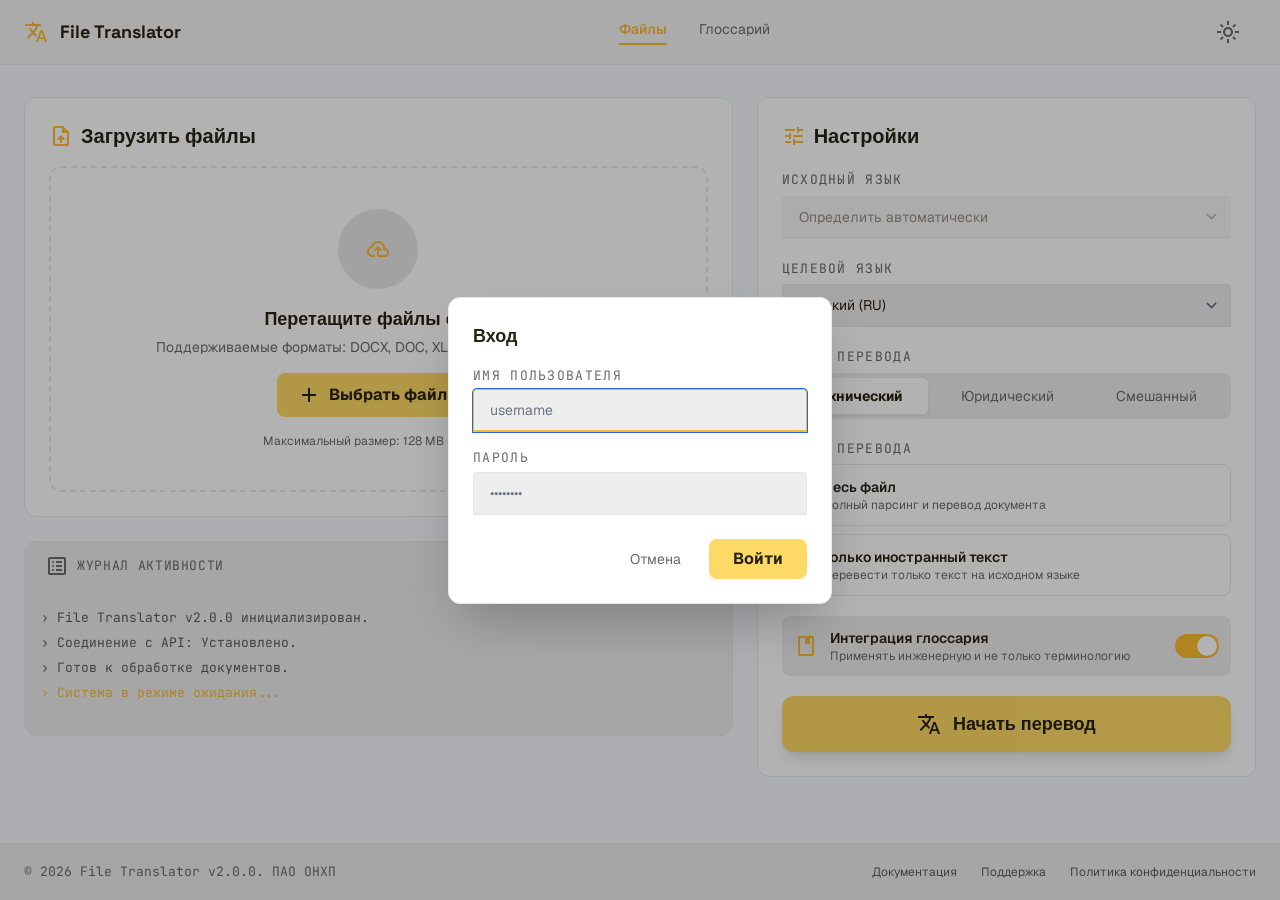
==== commit 729d00d1: "feat: PDF translation pipeline — First PDF converter, CONVERSION stage, integration tests Add PDF fi" ====
--- a/static/index.html
+++ b/static/index.html
@@ -216,12 +216,12 @@
           </div>
           <div>
             <p class="font-display text-lg font-semibold text-[var(--c-on-surface)]">Перетащите файлы сюда</p>
-            <p class="text-sm text-[var(--c-secondary)] mt-1">Поддерживаемые форматы: DOCX, DOC, XLSX, XLS, DXF, DWG</p>
+            <p class="text-sm text-[var(--c-secondary)] mt-1">Поддерживаемые форматы: DOCX, DOC, XLSX, XLS, DXF, DWG, PDF</p>
           </div>
           <label class="inline-flex items-center gap-2 px-5 py-2.5 bg-[var(--c-primary-container)] text-[var(--c-on-primary-container)] font-bold rounded-lg cursor-pointer hover:brightness-95 transition-all active:scale-[0.97]">
             <span class="material-symbols-outlined" aria-hidden="true">add</span>
             Выбрать файлы
-            <input id="fileInput" type="file" multiple class="hidden" accept=".docx,.doc,.xlsx,.xls,.dxf,.dwg">
+            <input id="fileInput" type="file" multiple class="hidden" accept=".docx,.doc,.xlsx,.xls,.dxf,.dwg,.pdf">
           </label>
           <p class="text-xs text-[var(--c-secondary)]">Максимальный размер: 128 MB на файл</p>
         </div>
@@ -902,7 +902,7 @@
     return `Файл "${file.name}" превышает лимит в 128 MB (${formatSize(file.size)})`;
   }
   const ext = file.name.split('.').pop().toLowerCase();
-  if (!['docx', 'doc', 'xlsx', 'xls', 'dxf', 'dwg'].includes(ext)) {
+  if (!['docx', 'doc', 'xlsx', 'xls', 'dxf', 'dwg', 'pdf'].includes(ext)) {
     return `Неподдерживаемый формат: .${ext}`;
   }
   return null;
@@ -919,6 +919,7 @@
   const ext = filename.split('.').pop().toLowerCase();
   if (['dxf', 'dwg'].includes(ext)) return 'draw';
   if (['xlsx', 'xls'].includes(ext)) return 'table_chart';
+  if (ext === 'pdf') return 'picture_as_pdf';
   return 'description';
 }
 
@@ -1037,7 +1038,9 @@
     if (pct != null && pct > 0) {
       fill.style.width = pct + '%';
       const stageName = (stage || '').toLowerCase();
-      if (stageName === 'validation' || stageName === 'extraction' || stageName === 'glossary') {
+      if (stageName === 'conversion') {
+        statusText.textContent = `🔁 Конвертация PDF в DOCX... ${pct}%`;
+      } else if (stageName === 'validation' || stageName === 'extraction' || stageName === 'glossary') {
         statusText.textContent = `📄 Извлечение текста... ${pct}%`;
       } else {
         statusText.textContent = `🔄 Перевод... ${pct}%`;
@@ -1234,7 +1237,15 @@
   } else if (s === 'running' && p >= 0) {
     if (progressFill) progressFill.style.width = pct + '%';
     const stage = (job.stage || '').toLowerCase();
-    if (stage === 'validation' || stage === 'extraction' || stage === 'glossary') {
+    if (stage === 'conversion') {
+      const span = document.createElement('span');
+      span.className = 'animate-pulse';
+      span.textContent = '🔁 Конвертация PDF в DOCX...';
+      el.appendChild(span);
+      if (p > 0) {
+        el.appendChild(document.createTextNode(` ${pct}%`));
+      }
+    } else if (stage === 'validation' || stage === 'extraction' || stage === 'glossary') {
       el.textContent = `📄 Извлечение текста... ${pct}%`;
     } else if (stage === 'translation' || stage === 'save' || p > 0) {
       const span = document.createElement('span');
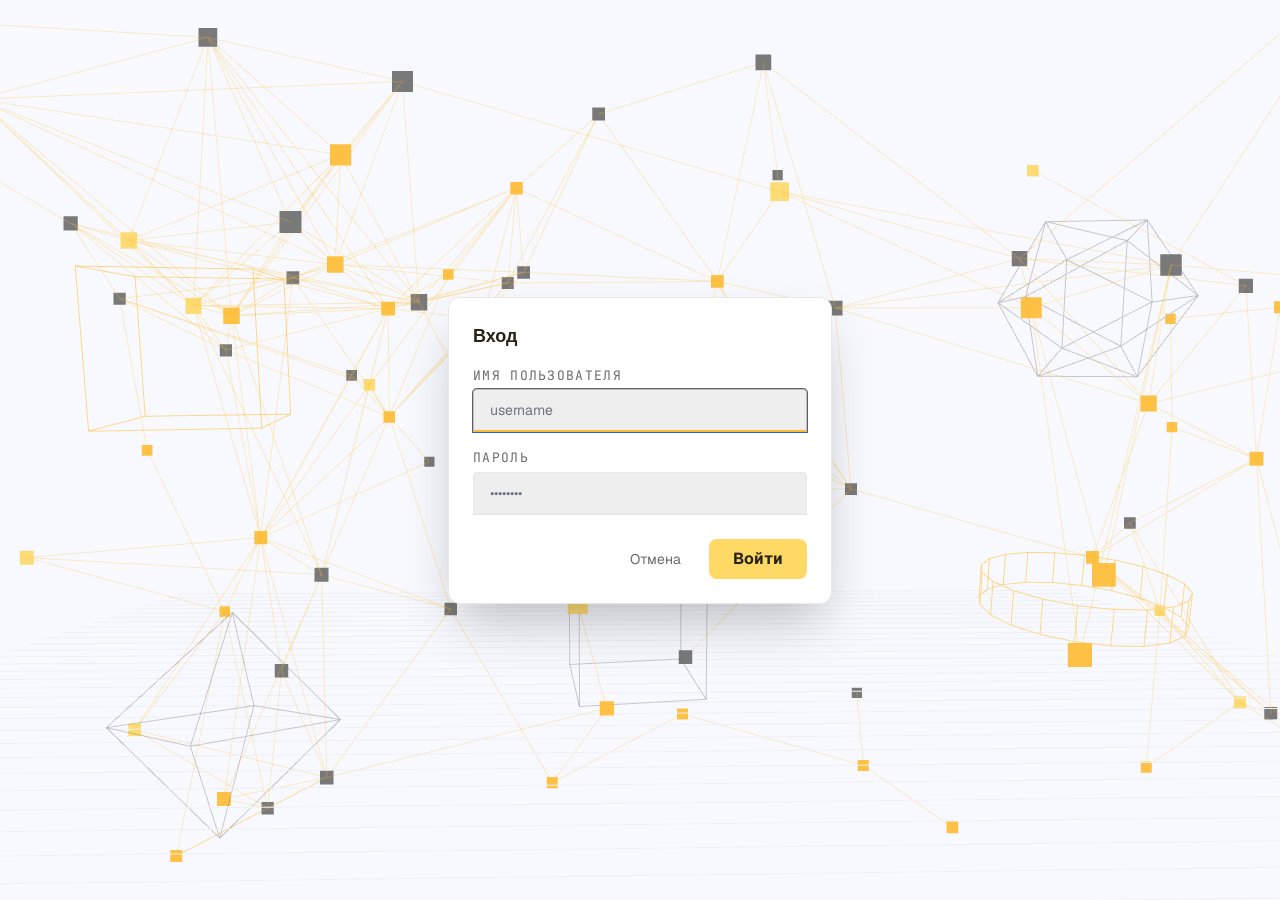
==== commit 78b22788: "feat(frontend): ambient Three.js CAD backdrop for the auth screen (theme-aware, responsive)" ====
--- a/static/index.html
+++ b/static/index.html
@@ -151,6 +151,9 @@
   @keyframes fadeIn { from { opacity: 0; } to { opacity: 1; } }
   .modal-content { animation: scaleIn .2s ease-out; }
   @keyframes scaleIn { from { opacity: 0; transform: scale(.95); } to { opacity: 1; transform: scale(1); } }
+
+  /* Auth backdrop fallback (when WebGL/THREE is unavailable) */
+  .auth-backdrop-fallback { background: rgba(0, 0, 0, 0.3); }
 
   /* ── Glossary table ── */
   .glossary-row { transition: background .15s; }
@@ -495,8 +498,9 @@
 </div>
 
 <!-- ═══ Login Modal ═══ -->
-<div id="loginModal" class="modal-overlay fixed inset-0 z-50 bg-black/30 flex items-center justify-center hidden">
-  <div class="modal-content relative bg-[var(--c-surface-container-lowest)] border border-[var(--c-outline-variant)] rounded-xl p-6 w-full max-w-sm mx-4 shadow-2xl">
+<div id="loginModal" class="modal-overlay fixed inset-0 z-50 flex items-center justify-center hidden">
+  <div id="authBackdrop" class="absolute inset-0 pointer-events-none" aria-hidden="true"></div>
+  <div class="modal-content relative z-10 bg-[var(--c-surface-container-lowest)] border border-[var(--c-outline-variant)] rounded-xl p-6 w-full max-w-sm mx-4 shadow-2xl">
     <div class="flex items-center justify-between mb-4">
       <h3 class="font-display text-lg font-semibold text-[var(--c-on-surface)]">Вход</h3>
       <button id="loginModalClose" class="p-1 rounded-full hover:bg-[var(--c-surface-container-low)] transition-colors text-[var(--c-secondary)]" >
@@ -524,6 +528,7 @@
 <!-- ═══ Toast ═══ -->
 <div id="toastContainer" class="fixed bottom-6 right-6 z-50 flex flex-col gap-2"></div>
 
+<script src="three.min.js"></script>
 <script>
 // ══════════════════════════════════════════════════
 //  Theme
@@ -667,12 +672,14 @@
   loginPassword.value = '';
   loginError.classList.add('hidden');
   loginModal.classList.remove('hidden');
+  startAuthBackdrop();
   setTimeout(() => loginUsername.focus(), 100);
 }
 
 // Silent close (no error reset) - used after auth restore on page load
 function closeLoginModalSilent() {
   loginModal.classList.add('hidden');
+  stopAuthBackdrop();
 }
 
 async function tryRefreshToken() {
@@ -758,6 +765,7 @@
     isAuthenticated = true;
     // Close modal unconditionally after successful login
     loginModal.classList.add('hidden');
+    stopAuthBackdrop();
     await updateAuthUI();
     await loadCollections();
     await restoreActiveJobs();
@@ -778,6 +786,252 @@
   clearAuthState();
   showToast('Выход выполнен', 'check_circle');
 });
+
+// ══════════════════════════════════════════════════
+//  Auth backdrop — ambient Three.js CAD background
+// ══════════════════════════════════════════════════
+
+let authBackdropState = null;       // scene bundle; null = unavailable/not initialized
+let authBackdropActive = false;     // rAF loop permitted only while true
+let authBackdropT = 0;
+let authBackdropMouseX = 0;
+let authBackdropMouseY = 0;
+let authBackdropTargetX = 0;
+let authBackdropTargetY = 0;
+const authBackdropReducedMq = window.matchMedia('(prefers-reduced-motion: reduce)');
+
+function authBackdropTheme() {
+  const cs = getComputedStyle(document.documentElement);
+  const val = (name) => (cs.getPropertyValue(name) || '').trim();
+  return {
+    dark: document.documentElement.classList.contains('dark'),
+    primary: val('--c-primary') || '#FDBB30',
+    primaryContainer: val('--c-primary-container') || '#FFD966',
+    secondary: val('--c-secondary') || '#6B6B6B',
+    outline: val('--c-outline') || '#D1D1D1',
+    background: val('--c-background') || '#F8F9FF',
+  };
+}
+
+function initAuthBackdrop() {
+  try {
+    if (typeof THREE === 'undefined') throw new Error('THREE not loaded');
+    const host = document.getElementById('authBackdrop');
+    if (!host) return null;
+    const probe = document.createElement('canvas');
+    if (!probe.getContext('webgl') && !probe.getContext('experimental-webgl')) {
+      throw new Error('WebGL unavailable');
+    }
+
+    const w = window.innerWidth;
+    const h = window.innerHeight;
+    const scale = Math.min(1, Math.min(w, h) / 900);
+    const nodeCount = Math.max(30, Math.round(85 * scale));
+    const maxConnections = Math.max(80, Math.round(240 * scale));
+
+    const scene = new THREE.Scene();
+    const camera = new THREE.PerspectiveCamera(55, w / h, 0.1, 1000);
+    camera.position.set(0, 5, 85);
+
+    const renderer = new THREE.WebGLRenderer({ antialias: true });
+    renderer.setPixelRatio(Math.min(window.devicePixelRatio || 1, 2));
+    renderer.setSize(w, h);
+    host.appendChild(renderer.domElement);
+
+    const mainGroup = new THREE.Group();
+    scene.add(mainGroup);
+
+    // Technical nodes
+    const coords = new Float32Array(nodeCount * 3);
+    const nodeColors = new Float32Array(nodeCount * 3);
+    const nodeRands = new Float32Array(nodeCount);
+    const spanX = 160 * scale, spanY = 90 * scale, spanZ = 80 * scale;
+    for (let i = 0; i < nodeCount; i++) {
+      coords[i * 3] = (Math.random() - 0.5) * spanX;
+      coords[i * 3 + 1] = (Math.random() - 0.5) * spanY;
+      coords[i * 3 + 2] = (Math.random() - 0.5) * spanZ;
+      nodeRands[i] = Math.random();
+    }
+    const nodesGeo = new THREE.BufferGeometry();
+    nodesGeo.setAttribute('position', new THREE.BufferAttribute(coords, 3));
+    nodesGeo.setAttribute('color', new THREE.BufferAttribute(nodeColors, 3));
+    const nodesMat = new THREE.PointsMaterial({ size: 2.8, vertexColors: true, transparent: true, opacity: 0.9 });
+    const nodePoints = new THREE.Points(nodesGeo, nodesMat);
+    mainGroup.add(nodePoints);
+
+    // Dynamic connecting lines
+    const linePositions = new Float32Array(maxConnections * 6);
+    const lineGeo = new THREE.BufferGeometry();
+    lineGeo.setAttribute('position', new THREE.BufferAttribute(linePositions, 3));
+    const lineMat = new THREE.LineBasicMaterial({ color: 0xffd200, transparent: true, opacity: 0.28 });
+    const lineSegments = new THREE.LineSegments(lineGeo, lineMat);
+    mainGroup.add(lineSegments);
+
+    // Wireframe CAD solids
+    const gridSize = 180 * scale;
+    const gridDivisions = Math.max(24, Math.round(45 * scale));
+    const solidsMat = {
+      primary: new THREE.LineBasicMaterial({ color: 0xffd200, transparent: true, opacity: 0.55 }),
+      dim: new THREE.LineBasicMaterial({ color: 0x94a3b8, transparent: true, opacity: 0.35 }),
+    };
+    const edges = [
+      { geo: new THREE.EdgesGeometry(new THREE.BoxGeometry(16 * scale, 16 * scale, 16 * scale)), pos: [-48 * scale, 16 * scale, -10 * scale], rot: [0.005, 0.007], mat: 'primary' },
+      { geo: new THREE.EdgesGeometry(new THREE.CylinderGeometry(11 * scale, 11 * scale, 4 * scale, 20, 1, true)), pos: [52 * scale, -12 * scale, -15 * scale], rot: [0.006, 0.004], mat: 'primary' },
+      { geo: new THREE.EdgesGeometry(new THREE.OctahedronGeometry(10 * scale)), pos: [-38 * scale, -20 * scale, 5 * scale], rot: [-0.005, 0.006], mat: 'dim' },
+      { geo: new THREE.EdgesGeometry(new THREE.IcosahedronGeometry(9 * scale, 0)), pos: [45 * scale, 20 * scale, 0], rot: [0.004, -0.006], mat: 'dim' },
+      { geo: new THREE.EdgesGeometry(new THREE.BoxGeometry(16 * scale, 16 * scale, 16 * scale)), pos: [0, -18 * scale, -30 * scale], rot: [0.003, 0.005], mat: 'dim' },
+    ];
+    const solids = [];
+    edges.forEach(ed => {
+      const mesh = new THREE.LineSegments(ed.geo, solidsMat[ed.mat]);
+      mesh.position.set(ed.pos[0], ed.pos[1], ed.pos[2]);
+      mainGroup.add(mesh);
+      solids.push({ mesh, rot: ed.rot, mat: ed.mat });
+    });
+
+    const state = {
+      host, renderer, scene, camera, mainGroup,
+      nodeCount, coords, nodeRands, nodesGeo, nodePoints,
+      linePositions, lineGeo, lineMat, lineSegments, maxConnections,
+      solids, solidsMat, gridSize, gridDivisions, grid: null,
+    };
+    authBackdropApplyTheme(state);
+    return state;
+  } catch (e) {
+    console.warn('AuthBackdrop недоступен, использую scrim-фолбэк:', e);
+    const host = document.getElementById('authBackdrop');
+    if (host) host.classList.add('auth-backdrop-fallback');
+    return null;
+  }
+}
+
+function authBackdropApplyTheme(state) {
+  const theme = authBackdropTheme();
+  const cP = new THREE.Color(theme.primary);
+  const cS = new THREE.Color(theme.secondary);
+  const cA = new THREE.Color(theme.primaryContainer);
+  const cO = new THREE.Color(theme.outline);
+
+  state.renderer.setClearColor(theme.background, 1);
+
+  // Blueprint grid rebuild (cheap; one per theme flip)
+  if (state.grid && state.grid.parent) state.grid.parent.remove(state.grid);
+  state.grid = new THREE.GridHelper(state.gridSize, state.gridDivisions, cP, cO);
+  state.grid.position.y = -24;
+  state.grid.material.transparent = true;
+  state.grid.material.opacity = theme.dark ? 0.35 : 0.22;
+  state.mainGroup.add(state.grid);
+
+  // Node colors: stable pattern, new palette
+  const colors = state.nodesGeo.attributes.color.array;
+  for (let i = 0; i < state.nodeCount; i++) {
+    const r = state.nodeRands[i];
+    const col = r > 0.6 ? cS : (r > 0.45 ? cA : cP);
+    colors[i * 3] = col.r; colors[i * 3 + 1] = col.g; colors[i * 3 + 2] = col.b;
+  }
+  state.nodesGeo.attributes.color.needsUpdate = true;
+
+  state.lineMat.color.copy(cP);
+  state.solidsMat.primary.color.copy(cP);
+  state.solidsMat.dim.color.copy(cS);
+}
+
+function startAuthBackdrop() {
+  if (!authBackdropState) authBackdropState = initAuthBackdrop();
+  if (!authBackdropState) return;
+  authBackdropActive = true;
+  if (authBackdropReducedMq.matches || document.hidden) {
+    // Static frame only; no loop
+    authBackdropState.renderer.render(authBackdropState.scene, authBackdropState.camera);
+  } else {
+    requestAnimationFrame(authBackdropFrame);
+  }
+}
+
+function stopAuthBackdrop() {
+  authBackdropActive = false;
+}
+
+function authBackdropFrame() {
+  if (!authBackdropActive || document.hidden) return;
+  if (authBackdropReducedMq.matches) return;
+  const st = authBackdropState;
+  if (!st) return;
+
+  authBackdropT += 0.005;
+  authBackdropTargetX += (authBackdropMouseX - authBackdropTargetX) * 0.04;
+  authBackdropTargetY += (authBackdropMouseY - authBackdropTargetY) * 0.04;
+  st.mainGroup.rotation.y = authBackdropT * 0.2 + authBackdropTargetX * 0.025;
+  st.mainGroup.rotation.x = Math.sin(authBackdropT * 0.4) * 0.05 + authBackdropTargetY * 0.02;
+  st.solids.forEach(obj => { obj.mesh.rotation.x += obj.rot[0]; obj.mesh.rotation.y += obj.rot[1]; });
+
+  let lineIdx = 0;
+  const coords = st.coords, n = st.nodeCount;
+  for (let i = 0; i < n; i++) {
+    for (let j = i + 1; j < n; j++) {
+      if (lineIdx >= st.maxConnections) break;
+      const dx = coords[i * 3] - coords[j * 3];
+      const dy = coords[i * 3 + 1] - coords[j * 3 + 1];
+      const dz = coords[i * 3 + 2] - coords[j * 3 + 2];
+      if ((dx * dx + dy * dy + dz * dz) < 32 * 32) {
+        const o = lineIdx * 6;
+        st.linePositions[o] = coords[i * 3];
+        st.linePositions[o + 1] = coords[i * 3 + 1];
+        st.linePositions[o + 2] = coords[i * 3 + 2];
+        st.linePositions[o + 3] = coords[j * 3];
+        st.linePositions[o + 4] = coords[j * 3 + 1];
+        st.linePositions[o + 5] = coords[j * 3 + 2];
+        lineIdx++;
+      }
+    }
+  }
+  st.lineGeo.attributes.position.needsUpdate = true;
+  st.lineGeo.setDrawRange(0, lineIdx * 2);
+
+  st.renderer.render(st.scene, st.camera);
+  requestAnimationFrame(authBackdropFrame);
+}
+
+window.addEventListener('mousemove', (e) => {
+  if (!authBackdropActive || document.hidden) return;
+  authBackdropMouseX = (e.clientX - window.innerWidth / 2) * 0.025;
+  authBackdropMouseY = (e.clientY - window.innerHeight / 2) * 0.025;
+});
+
+window.addEventListener('resize', () => {
+  const st = authBackdropState;
+  if (!st) return;
+  st.camera.aspect = window.innerWidth / window.innerHeight;
+  st.camera.updateProjectionMatrix();
+  st.renderer.setSize(window.innerWidth, window.innerHeight);
+});
+
+document.addEventListener('visibilitychange', () => {
+  if (document.hidden) {
+    authBackdropActive = false;
+  } else if (!loginModal.classList.contains('hidden') && !authBackdropActive) {
+    startAuthBackdrop();
+  }
+});
+
+authBackdropReducedMq.addEventListener?.('change', () => {
+  const st = authBackdropState;
+  if (!st || !authBackdropActive) return;
+  if (authBackdropReducedMq.matches) {
+    st.renderer.render(st.scene, st.camera); // one static frame
+  } else if (!document.hidden) {
+    requestAnimationFrame(authBackdropFrame);
+  }
+});
+
+// Theme changes (html.dark toggled by applyTheme) re-tint the scene on the fly.
+const authBackdropObserver = new MutationObserver(() => {
+  if (authBackdropState) {
+    authBackdropApplyTheme(authBackdropState);
+    authBackdropState.renderer.render(authBackdropState.scene, authBackdropState.camera);
+  }
+});
+authBackdropObserver.observe(document.documentElement, { attributes: true, attributeFilter: ['class'] });
 
 // Check auth on page load, then restore active jobs, settings and load collections
 updateAuthUI().then(() => {
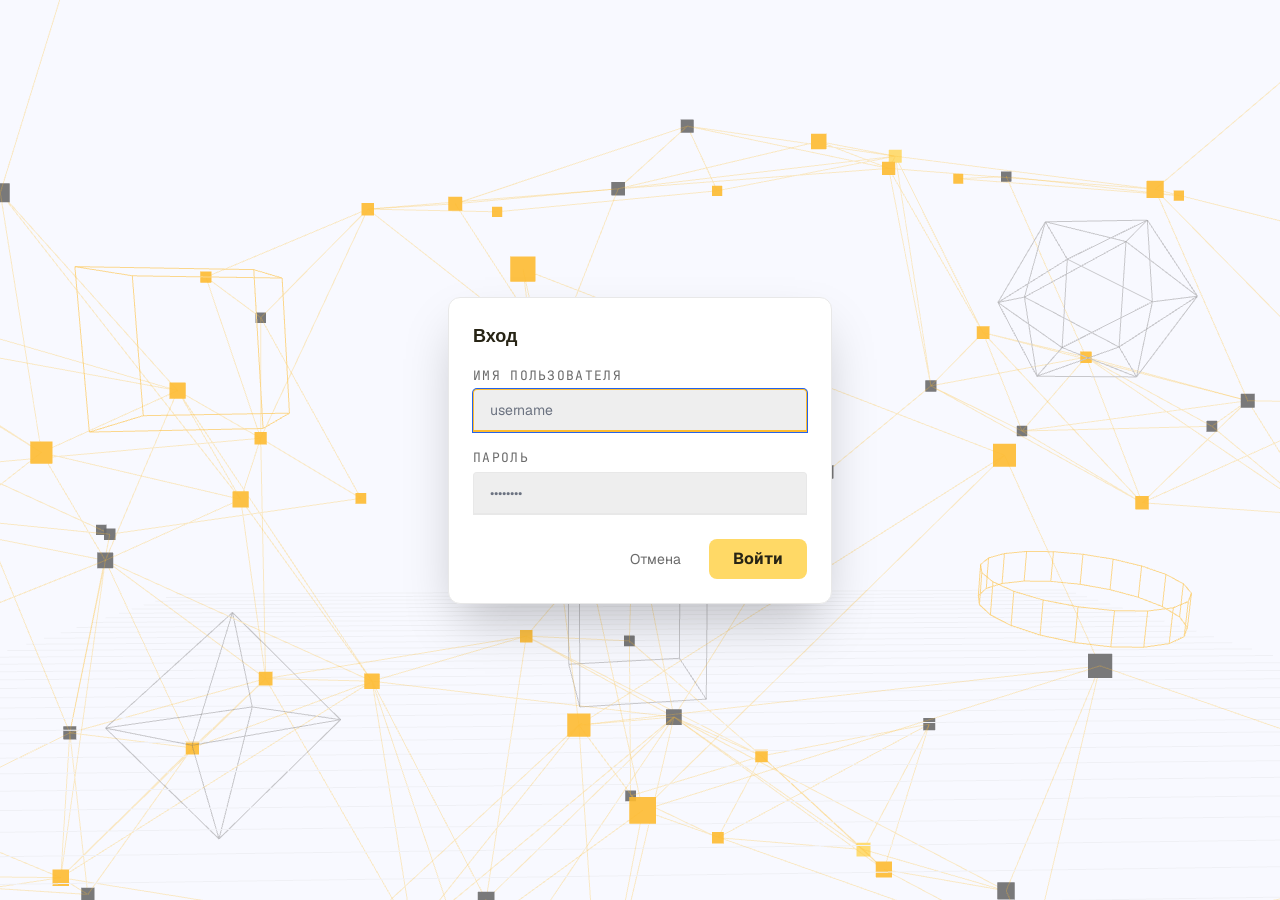
==== commit 70c3f381: "feat(ui): terminal job removal without inline errors, reload banner, conversion-latency warning, Red" ====
--- a/static/index.html
+++ b/static/index.html
@@ -523,6 +523,11 @@
       <button id="loginSubmit" class="px-6 py-2 bg-[var(--c-primary-container)] text-[var(--c-on-primary-container)] font-bold rounded-lg hover:brightness-95 transition-all active:scale-[0.97]">Войти</button>
     </div>
   </div>
+</div>
+
+<!-- ═══ Reload jobs banner (Model 1: jobs are server-owned) ═══ -->
+<div id="jobsReloadBanner" class="hidden fixed top-4 left-1/2 -translate-x-1/2 z-[60] max-w-[90vw] px-4 py-2 rounded-lg bg-[var(--c-surface-container-high)] border border-[var(--c-outline-variant)] shadow-lg text-sm text-[var(--c-on-surface)]">
+  Ваши задачи продолжают выполняться на сервере — статус обновится автоматически
 </div>
 
 <!-- ═══ Toast ═══ -->
@@ -1266,7 +1271,7 @@
 }
 
 // Обновляет прогресс-бар и статус прямо в карточке файла
-function updateFileCardProgress(fileKey, status, pct, stage, errorText, queuePosition) {
+function updateFileCardProgress(fileKey, status, pct, stage, errorText, queuePosition, convLongWait) {
   const card = fileList.querySelector(`[data-file-key="${fileKey}"]`);
   if (!card) return;
 
@@ -1292,9 +1297,11 @@
     if (pct != null && pct > 0) {
       fill.style.width = pct + '%';
       const stageName = (stage || '').toLowerCase();
-      if (stageName === 'conversion') {
-        statusText.textContent = `🔁 Конвертация PDF в DOCX... ${pct}%`;
-      } else if (stageName === 'validation' || stageName === 'extraction' || stageName === 'glossary') {
+if (stageName === 'conversion') {
+      statusText.textContent = convLongWait
+        ? 'Конвертация PDF дольше обычного — ждём ответа сервиса…'
+        : `🔁 Конвертация PDF в DOCX... ${pct}%`;
+    } else if (stageName === 'validation' || stageName === 'extraction' || stageName === 'glossary') {
         statusText.textContent = `📄 Извлечение текста... ${pct}%`;
       } else {
         statusText.textContent = `🔄 Перевод... ${pct}%`;
@@ -1455,6 +1462,7 @@
       if (!isCompleted) toPoll.push(job.job_id);
     }
     updateActiveJobsPanel();
+    updateRestoredBanner();
     for (const jobId of toPoll) {
       pollJobStatus(jobId);
     }
@@ -1479,7 +1487,7 @@
 
   // Также обновляем карточку файла в fileList
   if (job.fileKey) {
-    updateFileCardProgress(job.fileKey, s, pct > 0 ? pct : null, job.stage, job.error, job.queuePosition);
+    updateFileCardProgress(job.fileKey, s, pct > 0 ? pct : null, job.stage, job.error, job.queuePosition, job.convLongWait);
   }
   
   if (s === 'pending') {
@@ -1525,15 +1533,12 @@
     btn.addEventListener('click', () => downloadJob(jobId));
     el.appendChild(btn);
   } else if (s === 'failed' || s === 'cancelled') {
-    // Failed/cancelled — no fill
+    // Terminal jobs are removed instantly by pollJobStatus (failed-job-handling);
+    // this branch is defensive only — never print the error inline.
     if (progressFill) progressFill.style.width = '0%';
     const msg = document.createElement('span');
     msg.className = 'text-[var(--c-error)] font-semibold';
-    if (s === 'cancelled') {
-      msg.textContent = '❌ Отменён';
-    } else {
-      msg.textContent = `❌ Ошибка: ${friendlyError(job.error)}`;
-    }
+    msg.textContent = '';
     el.appendChild(msg);
   } else {
     if (progressFill) progressFill.style.width = '0%';
@@ -1579,6 +1584,53 @@
     const actualDelay = (_wasHidden && !_pageClosing) ? Math.max(delayMs * 3, 5000) : delayMs;
     setTimeout(resolve, actualDelay);
   });
+}
+
+// Reload banner: jobs are server-owned, just tell the user they continue.
+function updateRestoredBanner() {
+  const b = document.getElementById('jobsReloadBanner');
+  if (!b) return;
+  const running = Object.values(activeJobs).some(
+    j => !['completed', 'failed', 'cancelled'].includes(j.status || '')
+  );
+  b.classList.toggle('hidden', !running);
+}
+
+// Remove the uploader file card (and hide the list when empty).
+function removeUploaderCard(fileKey) {
+  const fileListEl = document.getElementById('fileList');
+  if (!fileListEl) return;
+  if (fileKey) {
+    const card = fileListEl.querySelector(`[data-file-key="${fileKey}"]`);
+    if (card) card.remove();
+  }
+  if (!fileListEl.querySelector('[data-file-key]')) fileListEl.classList.add('hidden');
+}
+
+// Terminal jobs vanish from the UI instantly; the reason lives in the journal.
+function removeTerminalJob(jobId, kind, reasonText) {
+  const job = activeJobs[jobId];
+  const filename = (job && job.filename) || 'файл';
+  const fileKey = job ? job.fileKey : null;
+  const reason = reasonText || (job && job.error) || '';
+  const cancelled = kind === 'cancelled';
+  showToast(
+    cancelled ? `Задача отменена: ${filename}` : `Ошибка файла: ${filename}`,
+    cancelled ? 'close' : 'error',
+    true
+  );
+  if (job) {
+    addLog(
+      cancelled
+        ? `Отменена задача: ${filename}`
+        : `Ошибка: ${filename}${reason ? ' — ' + friendlyError(reason) : ''}`,
+      cancelled ? '' : 'text-[var(--c-error)]'
+    );
+  }
+  delete activeJobs[jobId];
+  if (fileKey) removeUploaderCard(fileKey);
+  updateActiveJobsPanel();
+  updateRestoredBanner();
 }
 
 async function pollJobStatus(jobId) {
@@ -1598,6 +1650,11 @@
       const resp = await authFetch(`/job/${jobId}`);
       if (!resp.ok) {
         if (!activeJobs[jobId]) return;
+        // Record already cleaned server-side (grace delete) — terminal state.
+        if (resp.status === 404) {
+          removeTerminalJob(jobId, 'failed', 'запись задачи удалена с сервера');
+          return;
+        }
         retries++;
         if (retries > maxRetries) {
           activeJobs[jobId].status = 'failed';
@@ -1621,6 +1678,19 @@
       activeJobs[jobId].progress = data.progress;
       activeJobs[jobId].error = data.error_message;
       activeJobs[jobId].stage = data.current_stage;
+      
+      // Conversion-latency tracking: if a job stays in conversion far past a
+      // normal deadline, surface it instead of a frozen bar.
+      if (data.current_stage === 'conversion') {
+        if (!activeJobs[jobId].convWarnAt) activeJobs[jobId].convWarnAt = Date.now();
+        else if (!activeJobs[jobId].convLongWait && (Date.now() - activeJobs[jobId].convWarnAt) > 180000) {
+          activeJobs[jobId].convLongWait = true;
+          showToast('Конвертация PDF дольше обычного — ждём ответа сервиса', 'info', false);
+        }
+      } else {
+        activeJobs[jobId].convWarnAt = null;
+        activeJobs[jobId].convLongWait = false;
+      }
       activeJobs[jobId].queuePosition = data.queue_position;
       
       // Сохраняем путь к результату при завершении
@@ -1633,14 +1703,16 @@
       // Останавливаем polling когда job завершён или завершился ошибкой
       if (['completed', 'failed', 'cancelled'].includes(activeJobs[jobId].status)) {
         activeJobs[jobId].completedAt = Date.now();
+        updateRestoredBanner();
         // Показываем уведомление если успешно завершён
         if (data.status === 'completed') {
           setTimeout(() => {
             showToast('✅ Перевод завершён! Нажмите "Скачать" для загрузки.', 'check_circle');
             addLog('Файл готов к скачиванию!', 'text-[var(--c-status-success)] font-semibold');
           }, 500);
-        } else if (data.status === 'failed') {
-          showToast('❌ Ошибка перевода: ' + friendlyError(data.error_message), 'error', true);
+        } else {
+          // Failed/cancelled: remove instantly, reason to journal, toast w/ name only.
+          removeTerminalJob(jobId, data.status, data.error_message);
         }
         return;
       }
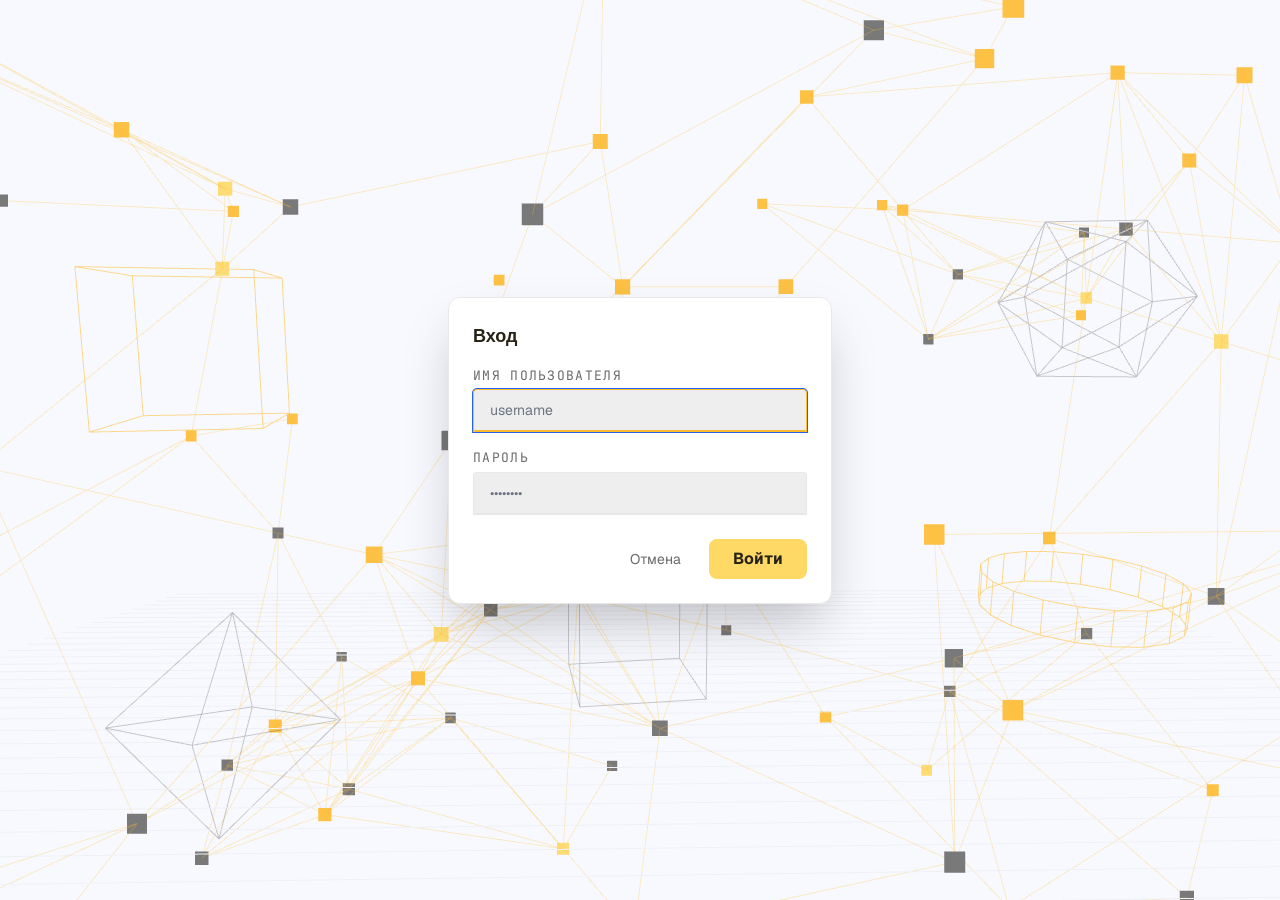
==== commit e2755842: "feat(admin): standalone admin service with in-app documentation page Adds the admin service (roles, " ====
--- a/static/index.html
+++ b/static/index.html
@@ -1330,7 +1330,7 @@
         card.querySelector('.flex.items-center.justify-between').appendChild(dlBtn);
       }
     }
-    // Убираем карточку через 7 дней (синхронизировано с TTL сервера)
+    // Убираем карточку через 7 дней — клиентский предел; серверный TTL (JOB_TTL_SECONDS) операторно-настраиваемый
     setTimeout(() => {
       card.style.opacity = '0';
       card.style.transition = 'opacity 0.4s';
@@ -1803,9 +1803,8 @@
       window.URL.revokeObjectURL(url);
     }, 100);
     
-    // Сразу убираем задачу из активных — файл скачан
-    delete activeJobs[jobId];
-    updateActiveJobsPanel();
+    // Сразу убираем задачу из активных и localStorage — файл скачан
+    removeJobCard(jobId);
     
   } catch (e) {
     // Fallback: прямая ссылка на скачивание
@@ -1816,7 +1815,8 @@
   }
 };
 
-// Очистка завершённых jobs через 7 дней (синхронизировано с серверным TTL JOB_TTL_SECONDS=604800)
+// Очистка завершённых jobs через 7 дней — клиентский верхний предел;
+// фактический серверный TTL операторно-настраиваемый (JOB_TTL_SECONDS)
 setInterval(() => {
   const now = Date.now();
   for (const jobId in activeJobs) {
@@ -1837,7 +1837,7 @@
   const visibleIds = Object.keys(activeJobs).filter(id => {
     const job = activeJobs[id];
     if (!job.completedAt) return true;
-    return (now - job.completedAt) < 604800000; // 7 дней, синхронизировано с серверным TTL
+    return (now - job.completedAt) < 604800000; // 7 дней — клиентский предел; серверный TTL (JOB_TTL_SECONDS) операторно-настраиваемый
   });
 
   if (visibleIds.length === 0) {
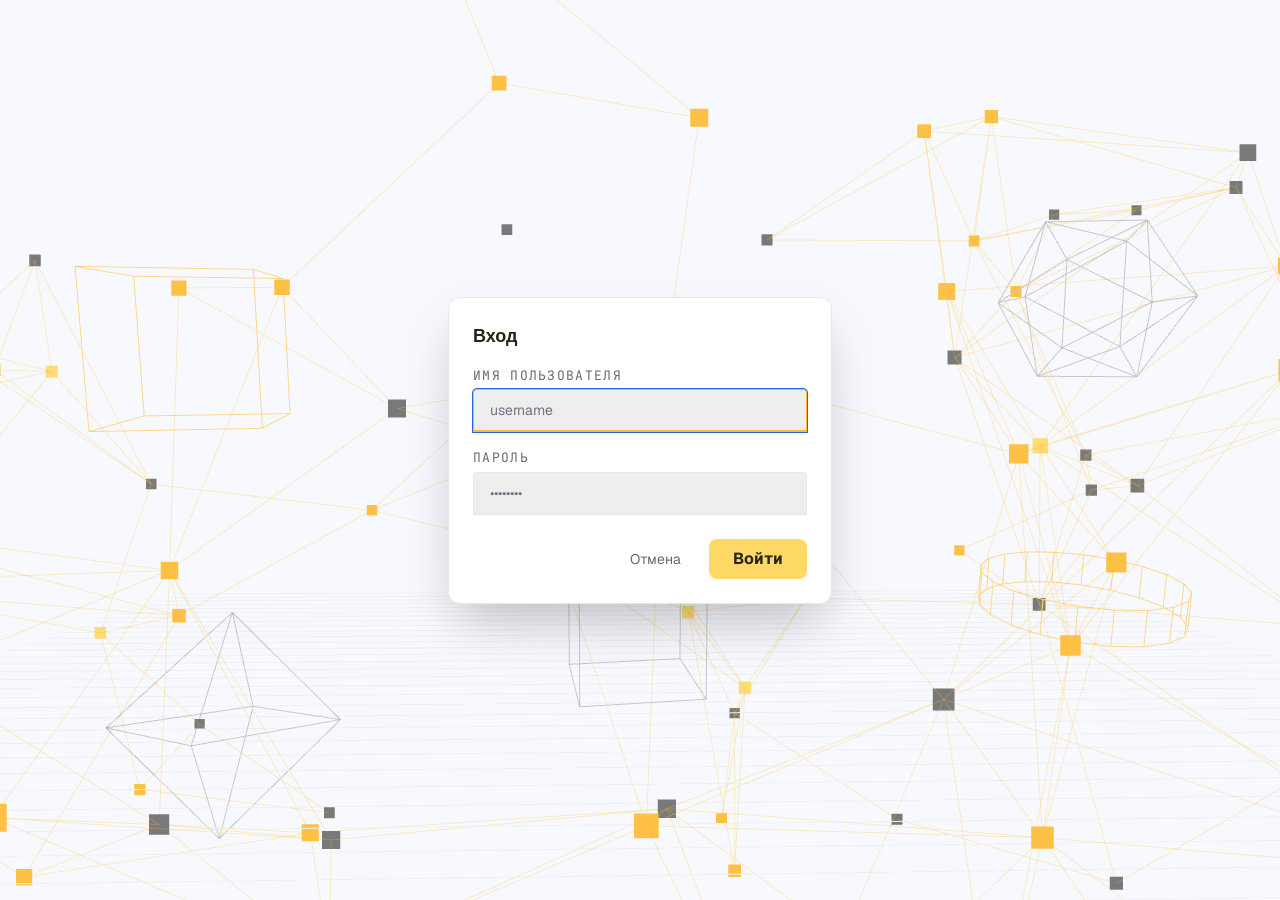
==== commit bedeae0a: "feat(auth): four-right permission catalog and level-based collection access - Reduce the permission " ====
--- a/static/index.html
+++ b/static/index.html
@@ -1442,11 +1442,9 @@
     const resp = await authFetch('/jobs');
     if (!resp.ok) return;
     const jobs = await resp.json();
-    const myUserId = currentUser?.user_id;
     const toPoll = [];
     for (const job of jobs) {
       if (!job.job_id) continue;
-      if (myUserId && job.user_id && job.user_id !== myUserId) continue;
       if (['failed', 'cancelled'].includes(job.status)) continue;
       const isCompleted = job.status === 'completed';
       activeJobs[job.job_id] = {
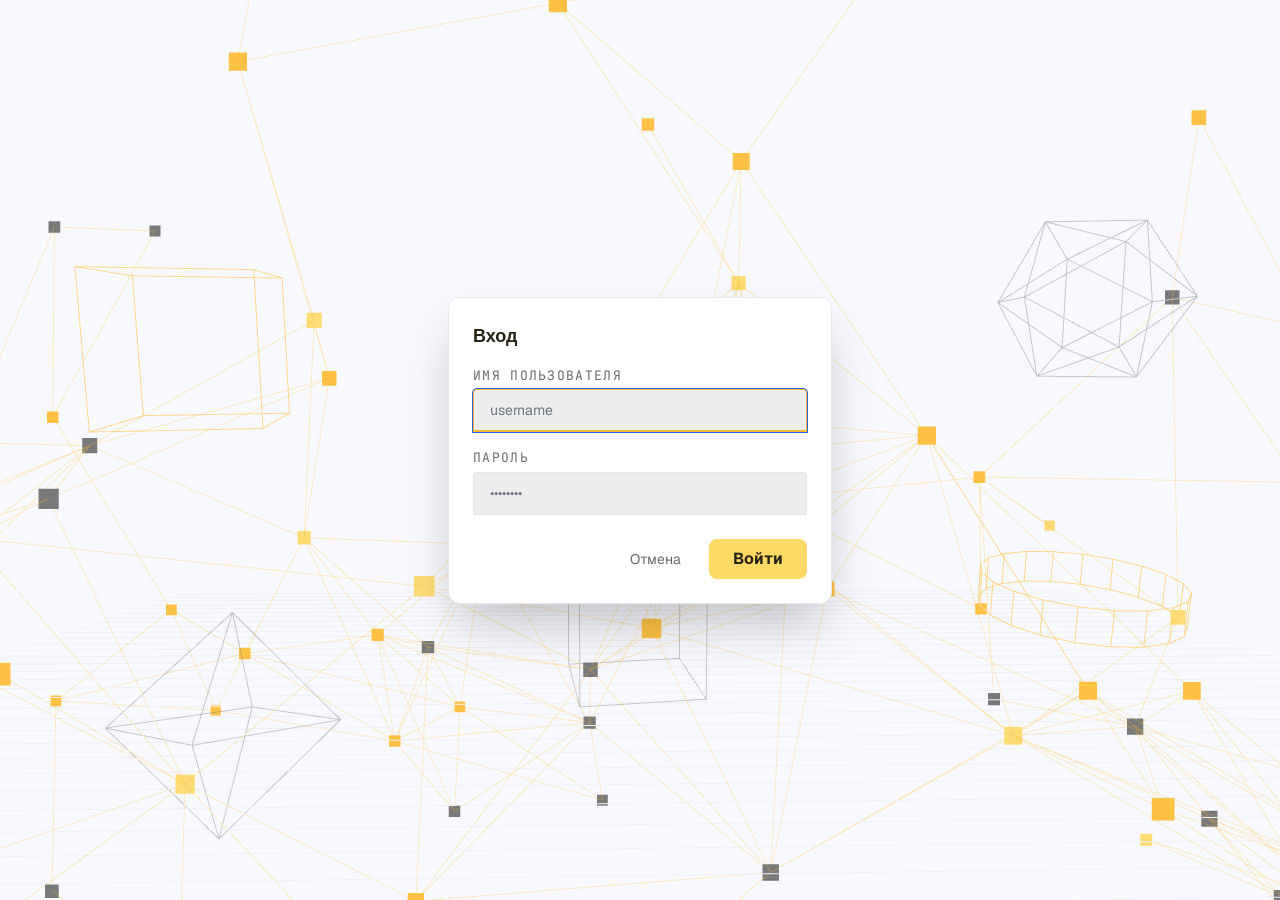
==== commit 3df294e9: "feat(ui): add product logo to header, support/privacy pages and favicon" ====
--- a/static/index.html
+++ b/static/index.html
@@ -5,6 +5,7 @@
 <meta charset="utf-8">
 <meta name="viewport" content="width=device-width, initial-scale=1.0">
 <title>File Translator v2.0.0</title>
+<link rel="icon" type="image/png" href="screen.png">
 <link rel="stylesheet" href="tailwind.css">
 <link rel="stylesheet" href="fonts.css">
 <style>
@@ -173,7 +174,7 @@
 <header class="bg-[var(--c-surface)] border-b border-[var(--c-outline-variant)] sticky top-0 z-50 transition-colors">
   <div class="max-w-[1440px] mx-auto px-6 flex items-center justify-between h-16">
     <div class="flex items-center gap-3">
-      <span class="material-symbols-outlined text-[var(--c-primary)] text-2xl" aria-hidden="true">translate</span>
+      <img src="screen.png" alt="File Translator" style="height:36px;width:auto;display:block;">
       <a href="/" class="no-underline text-inherit"><h1 class="font-display font-bold text-lg text-[var(--c-on-surface)]">File Translator</h1></a>
     </div>
     <nav class="flex items-center gap-8">
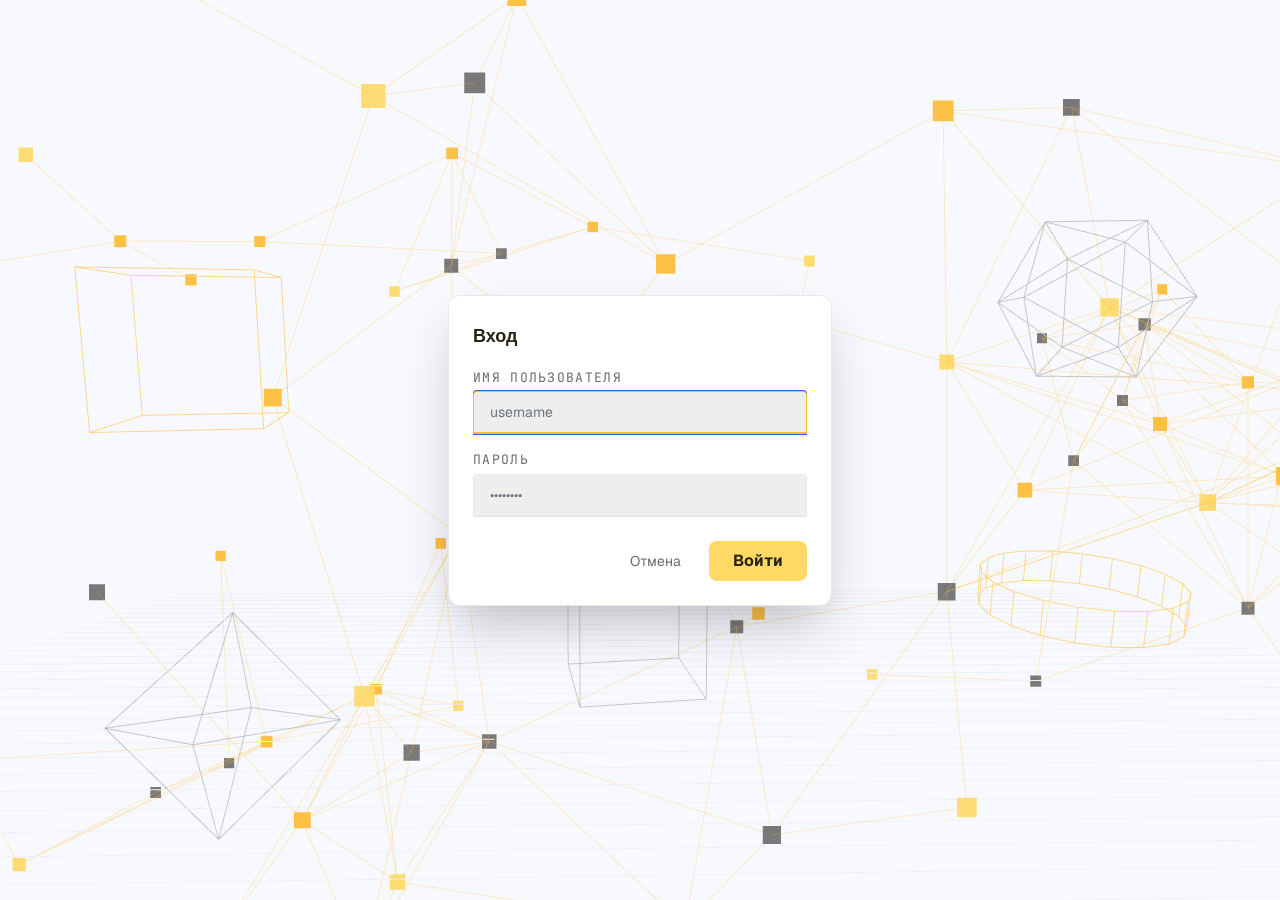
==== commit 74db3531: "feat(ui): responsive shell, dialog a11y and CSS coverage tooling Main app and admin service gain a w" ====
--- a/static/index.html
+++ b/static/index.html
@@ -66,6 +66,25 @@
     vertical-align: middle;
   }
 
+  /* ── Header / shell ──
+     The header row wraps instead of overflowing when the viewport is narrow or
+     the page is zoomed, so every control stays reachable. The auth-backdrop
+     canvas is decorative and must never widen the page. */
+  .app-header { min-height: 4rem; flex-wrap: wrap; row-gap: .5rem; column-gap: 1rem; }
+  #authBackdrop canvas { max-width: 100%; }
+
+  /* ── Icon-only controls ──
+     Accessible name comes from aria-label in the markup; these give every
+     icon-only button a >=32x32px hit target and centre the glyph. */
+  .remove-btn, .edit-entry-btn, .delete-entry-btn,
+  #glossaryModalClose, #glossaryImportClose, #loginModalClose {
+    display: inline-flex;
+    align-items: center;
+    justify-content: center;
+    min-width: 2rem;
+    min-height: 2rem;
+  }
+
   /* ── Drop zone ── */
   .drop-zone { transition: border-color .2s, background .2s; }
   .drop-zone.drag-over {
@@ -147,10 +166,21 @@
   .nav-tab.inactive { color: var(--c-secondary); border-bottom-color: transparent; }
   .nav-tab.inactive:hover { color: var(--c-on-surface); }
 
-  /* ── Modal ── */
+  /* ── Modal ──
+     Contract: the overlay centres the dialog; the dialog is a flex column that
+     never exceeds the viewport, keeps its header and footer at full height, and
+     scrolls only its body. Without this a tall dialog is clipped on a short
+     window (see file-translator-ui). */
   .modal-overlay { animation: fadeIn .2s ease-out; }
   @keyframes fadeIn { from { opacity: 0; } to { opacity: 1; } }
-  .modal-content { animation: scaleIn .2s ease-out; }
+  .modal-content {
+    display: flex;
+    flex-direction: column;
+    max-height: min(90vh, calc(100vh - 2rem));
+    animation: scaleIn .2s ease-out;
+  }
+  .modal-content > :not(.modal-body) { flex-shrink: 0; }
+  .modal-body { flex: 1 1 auto; min-height: 0; overflow-y: auto; }
   @keyframes scaleIn { from { opacity: 0; transform: scale(.95); } to { opacity: 1; transform: scale(1); } }
 
   /* Auth backdrop fallback (when WebGL/THREE is unavailable) */
@@ -172,7 +202,7 @@
 
 <!-- ═══ Top Navigation ═══ -->
 <header class="bg-[var(--c-surface)] border-b border-[var(--c-outline-variant)] sticky top-0 z-50 transition-colors">
-  <div class="max-w-[1440px] mx-auto px-6 flex items-center justify-between h-16">
+  <div class="app-header max-w-[1440px] mx-auto px-6 flex items-center justify-between">
     <div class="flex items-center gap-3">
       <img src="screen.png" alt="File Translator" style="height:36px;width:auto;display:block;">
       <a href="/" class="no-underline text-inherit"><h1 class="font-display font-bold text-lg text-[var(--c-on-surface)]">File Translator</h1></a>
@@ -295,7 +325,7 @@
         <!-- Style -->
         <fieldset>
           <legend class="font-mono-sm text-[10px] text-[var(--c-secondary)] uppercase tracking-widest block mb-1.5">Стиль перевода</legend>
-          <div id="styleGroup" class="flex gap-2 p-1 bg-[var(--c-surface-container-low)] rounded-lg">
+          <div id="styleGroup" class="flex flex-wrap gap-2 p-1 bg-[var(--c-surface-container-low)] rounded-lg">
             <button data-style="TECHNICAL" class="style-btn active flex-1 py-2 text-sm rounded-md border border-transparent">Технический</button>
             <button data-style="LEGAL" class="style-btn flex-1 py-2 text-sm rounded-md text-[var(--c-secondary)]">Юридический</button>
             <button data-style="MIXED" class="style-btn flex-1 py-2 text-sm rounded-md text-[var(--c-secondary)]">Смешанный</button>
@@ -423,7 +453,7 @@
 <footer class="bg-[var(--c-surface-container-low)] border-t border-[var(--c-outline-variant)] transition-colors mt-auto">
   <div class="max-w-[1440px] mx-auto px-6 py-5 flex flex-col md:flex-row items-center justify-between gap-3">
     <span class="font-mono-sm text-[var(--c-secondary)] text-xs">&copy; 2026 File Translator v2.0.0. ПАО ОНХП</span>
-    <div class="flex gap-6 text-xs text-[var(--c-on-surface-variant)]">
+    <div class="flex flex-wrap gap-6 text-xs text-[var(--c-on-surface-variant)]">
       <a href="http://issvm.onhp.local/onhp:file_translator" target="_blank" rel="noopener noreferrer" class="hover:text-[var(--c-primary)] transition-colors">Документация</a>
       <a href="/support.html" class="hover:text-[var(--c-primary)] transition-colors">Поддержка</a>
       <a href="/privacy.html" class="hover:text-[var(--c-primary)] transition-colors">Политика конфиденциальности</a>
@@ -441,7 +471,7 @@
         <span class="material-symbols-outlined" aria-hidden="true">close</span>
       </button>
     </div>
-    <div class="space-y-4">
+    <div class="space-y-4 modal-body">
       <div>
         <label for="glossaryFormRu" class="font-mono-sm text-[10px] text-[var(--c-secondary)] uppercase tracking-widest block mb-1">RU</label>
         <input id="glossaryFormRu" type="text" class="w-full bg-[var(--c-surface-container-low)] border-b-2 border-[var(--c-outline-variant)] focus:border-[var(--c-primary)] px-4 py-2.5 text-sm outline-none rounded-t transition-colors" placeholder="Русский">
@@ -463,7 +493,7 @@
     <div class="flex justify-end gap-3 mt-6">
       <button id="glossaryModalCancel" class="px-4 py-2 text-sm text-[var(--c-secondary)] hover:bg-[var(--c-surface-container-low)] rounded-lg transition-colors">Отмена</button>
       <button id="glossaryModalSave" class="px-4 py-2 bg-[var(--c-primary-container)] text-[var(--c-on-primary-container)] font-bold rounded-lg hover:brightness-95 transition-all active:scale-[0.97]">Сохранить</button>
-      <button id="glossaryModalSaveAnyway" class="px-4 py-2 bg-[var(--c-error)] text-white font-bold rounded-lg hover:brightness-95 transition-all active:scale-[0.97] hidden" title="Сохранить, игнорируя предупреждение о несовпадении языка. Проверка дубликатов всегда выполняется.">Сохранить всё равно</button>
+      <button id="glossaryModalSaveAnyway" class="px-4 py-2 bg-[var(--c-error)] text-[var(--c-inverse-on-surface)] font-bold rounded-lg hover:brightness-95 transition-all active:scale-[0.97] hidden" title="Сохранить, игнорируя предупреждение о несовпадении языка. Проверка дубликатов всегда выполняется.">Сохранить всё равно</button>
     </div>
   </div>
 </div>
@@ -478,7 +508,7 @@
         <span class="material-symbols-outlined" aria-hidden="true">close</span>
       </button>
     </div>
-    <div class="space-y-4">
+    <div class="space-y-4 modal-body">
       <div>
         <label class="font-mono-sm text-[10px] text-[var(--c-secondary)] uppercase tracking-widest block mb-1">Коллекция</label>
         <select id="importCollectionSelect" class="w-full bg-[var(--c-surface-container-low)] border-b-2 border-[var(--c-outline-variant)] focus:border-[var(--c-primary)] px-4 py-2.5 text-sm outline-none rounded-t transition-colors">
@@ -499,16 +529,16 @@
 </div>
 
 <!-- ═══ Login Modal ═══ -->
-<div id="loginModal" class="modal-overlay fixed inset-0 z-50 flex items-center justify-center hidden">
+<div id="loginModal" class="modal-overlay fixed inset-0 z-50 flex items-center justify-center hidden" role="dialog" aria-modal="true" aria-labelledby="loginModalTitle">
   <div id="authBackdrop" class="absolute inset-0 pointer-events-none" aria-hidden="true"></div>
   <div class="modal-content relative z-10 bg-[var(--c-surface-container-lowest)] border border-[var(--c-outline-variant)] rounded-xl p-6 w-full max-w-sm mx-4 shadow-2xl">
     <div class="flex items-center justify-between mb-4">
-      <h3 class="font-display text-lg font-semibold text-[var(--c-on-surface)]">Вход</h3>
-      <button id="loginModalClose" class="p-1 rounded-full hover:bg-[var(--c-surface-container-low)] transition-colors text-[var(--c-secondary)]" >
+      <h3 id="loginModalTitle" class="font-display text-lg font-semibold text-[var(--c-on-surface)]">Вход</h3>
+      <button id="loginModalClose" class="p-1 rounded-full hover:bg-[var(--c-surface-container-low)] transition-colors text-[var(--c-secondary)]" type="button" aria-label="Закрыть" >
         <!-- <span class="material-symbols-outlined" aria-hidden="true">close</span> -->
       </button>
     </div>
-    <div class="space-y-4">
+    <div class="space-y-4 modal-body">
       <div>
         <label for="loginUsername" class="font-mono-sm text-[10px] text-[var(--c-secondary)] uppercase tracking-widest block mb-1">Имя пользователя</label>
         <input id="loginUsername" type="text" class="w-full bg-[var(--c-surface-container-low)] border-b-2 border-[var(--c-outline-variant)] focus:border-[var(--c-primary)] px-4 py-2.5 text-sm outline-none rounded-t transition-colors" placeholder="username" autocomplete="username">
@@ -573,6 +603,54 @@
 const loginUsername = document.getElementById('loginUsername');
 const loginPassword = document.getElementById('loginPassword');
 const loginError = document.getElementById('loginError');
+
+// ── Dialog focus management ──
+// Keeps keyboard focus inside the open dialog, closes it on Escape, and returns
+// focus to the control that opened it. One dialog is tracked at a time; the
+// keydown handler traps Tab at both ends of the dialog's focusable controls.
+let _openDialog = null; // { el, opener, onEscape }
+
+function _dialogFocusables(el) {
+  const sel = 'button:not([disabled]), [href], input:not([disabled]), ' +
+    'select:not([disabled]), textarea:not([disabled]), [tabindex]:not([tabindex="-1"])';
+  return Array.from(el.querySelectorAll(sel))
+    .filter(n => n.getClientRects().length > 0 && !n.hasAttribute('data-autofocus-off'));
+}
+
+function showDialog(el, onEscape) {
+  _openDialog = { el, opener: document.activeElement, onEscape };
+  el.classList.remove('hidden');
+  const prefer = el.querySelector('input:not([type="hidden"]), select, textarea') ||
+    _dialogFocusables(el)[0] || el;
+  requestAnimationFrame(() => prefer.focus());
+}
+
+function hideDialog(el) {
+  el.classList.add('hidden');
+  if (_openDialog && _openDialog.el === el) {
+    const opener = _openDialog.opener;
+    _openDialog = null;
+    if (opener && typeof opener.focus === 'function' && document.contains(opener)) {
+      requestAnimationFrame(() => opener.focus());
+    }
+  }
+}
+
+document.addEventListener('keydown', function (e) {
+  const d = _openDialog;
+  if (!d) return;
+  if (e.key === 'Escape') {
+    e.preventDefault();
+    if (typeof d.onEscape === 'function') d.onEscape();
+    return;
+  }
+  if (e.key !== 'Tab') return;
+  const f = _dialogFocusables(d.el);
+  if (!f.length) return;
+  const first = f[0], last = f[f.length - 1];
+  if (e.shiftKey && document.activeElement === first) { e.preventDefault(); last.focus(); }
+  else if (!e.shiftKey && document.activeElement === last) { e.preventDefault(); first.focus(); }
+}, true);
 
 // ── Auto-refresh interceptor ──
 // When a request gets 401, automatically refreshes the token and retries.
@@ -677,14 +755,13 @@
   loginUsername.value = '';
   loginPassword.value = '';
   loginError.classList.add('hidden');
-  loginModal.classList.remove('hidden');
+  showDialog(loginModal, closeLoginModalIfAllowed);
   startAuthBackdrop();
-  setTimeout(() => loginUsername.focus(), 100);
 }
 
 // Silent close (no error reset) - used after auth restore on page load
 function closeLoginModalSilent() {
-  loginModal.classList.add('hidden');
+  hideDialog(loginModal);
   stopAuthBackdrop();
 }
 
@@ -711,14 +788,13 @@
   loginUsername.value = '';
   loginPassword.value = '';
   loginError.classList.add('hidden');
-  loginModal.classList.remove('hidden');
-  setTimeout(() => loginUsername.focus(), 100);
+  showDialog(loginModal, closeLoginModalIfAllowed);
 });
 
 function closeLoginModal() {
   // Если пользователь не вошёл — не закрываем модалку автоматически
   if (!isAuthenticated) return;
-  loginModal.classList.add('hidden');
+  hideDialog(loginModal);
   loginError.classList.add('hidden');
 }
 
@@ -770,7 +846,7 @@
     localStorage.setItem('refresh_token', refreshToken);
     isAuthenticated = true;
     // Close modal unconditionally after successful login
-    loginModal.classList.add('hidden');
+    hideDialog(loginModal);
     stopAuthBackdrop();
     await updateAuthUI();
     await loadCollections();
@@ -1175,6 +1251,12 @@
   return div.innerHTML;
 }
 
+// Attribute-safe variant for values placed inside a double-quoted attribute
+// (escapeHtml does not escape the quote character).
+function escapeAttr(str) {
+  return escapeHtml(str).replace(/"/g, '&quot;');
+}
+
 function getFileIcon(filename) {
   const ext = filename.split('.').pop().toLowerCase();
   if (['dxf', 'dwg'].includes(ext)) return 'draw';
@@ -1249,11 +1331,11 @@
         <div class="flex items-center gap-3 min-w-0 flex-1">
           <span class="material-symbols-outlined text-[var(--c-primary)] shrink-0 file-icon" aria-hidden="true">${getFileIcon(f.name)}</span>
           <div class="min-w-0 flex-1">
-            <p class="text-sm font-semibold truncate">${escapeHtml(f.name)}</p>
+            <p class="text-sm font-semibold truncate" title="${escapeAttr(f.name)}">${escapeHtml(f.name)}</p>
             <p class="text-xs text-[var(--c-secondary)] file-status-text">${formatSize(f.size)}</p>
           </div>
         </div>
-        <button data-idx="${i}" class="remove-btn text-[var(--c-error)] hover:bg-[var(--c-error)]/10 p-1 rounded transition-colors shrink-0">
+        <button data-idx="${i}" class="remove-btn text-[var(--c-error)] hover:bg-[var(--c-error)]/10 p-1 rounded transition-colors shrink-0" aria-label="Удалить файл">
           <span class="material-symbols-outlined text-lg" aria-hidden="true">close</span>
         </button>
       </div>
@@ -1446,6 +1528,11 @@
     const toPoll = [];
     for (const job of jobs) {
       if (!job.job_id) continue;
+      // The personal panel shows only the caller's own jobs. A `system:manage`
+      // account's `GET /jobs` still returns everyone's jobs (the admin service
+      // uses that as its monitoring feed), so filter them out here — otherwise
+      // another person's document would appear as if it were the caller's.
+      if (currentUser && currentUser.user_id && job.user_id && job.user_id !== currentUser.user_id) continue;
       if (['failed', 'cancelled'].includes(job.status)) continue;
       const isCompleted = job.status === 'completed';
       activeJobs[job.job_id] = {
@@ -1869,12 +1956,12 @@
         <!-- Progress fill - fills from right to left, pale yellow -->
         <div         id="progress-fill-${jobId}" class="absolute inset-y-0 left-0 transition-all duration-500 ease-out" style="width: 0%; background: color-mix(in srgb, var(--c-primary-container) 22%, transparent);"></div>
         <!-- Action buttons -->
-        <button id="cancel-btn-${jobId}" class="cancel-btn absolute top-1.5 right-2 z-20 w-5 h-5 flex items-center justify-center rounded-full text-xs border border-[var(--c-outline)] text-[var(--c-on-surface-variant)] hover:bg-[var(--c-surface-container-highest)] active:scale-90 transition-all leading-none hidden" title="Отменить">✕</button>
+        <button id="cancel-btn-${jobId}" class="cancel-btn absolute top-1.5 right-2 z-20 w-8 h-8 flex items-center justify-center rounded-full text-xs border border-[var(--c-outline)] text-[var(--c-on-surface-variant)] hover:bg-[var(--c-surface-container-highest)] active:scale-90 transition-all leading-none hidden" title="Отменить" aria-label="Отменить задачу">✕</button>
         <!-- Content sits on top of the fill -->
-        <div class="relative z-10 flex items-center justify-between pr-7">
+        <div class="relative z-10 flex items-center justify-between pr-10">
           <div class="flex items-center gap-2 min-w-0 flex-1">
             <span class="material-symbols-outlined text-[var(--c-primary)] text-sm shrink-0" aria-hidden="true">description</span>
-            <p class="text-xs font-medium truncate">${escapeHtml(job.filename || 'Документ')}</p>
+            <p class="text-xs font-medium truncate" title="${escapeAttr(job.filename || 'Документ')}">${escapeHtml(job.filename || 'Документ')}</p>
           </div>
           <div id="status-${jobId}" class="shrink-0 ml-2"></div>
         </div>`;
@@ -2216,9 +2303,9 @@
       '<td class="px-4 py-3 text-sm">' + hl(e.sb_word) + '</td>' +
       '<td class="px-4 py-3 text-sm">' + hl(e.ch_word) + '</td>' +
       '<td class="px-4 py-3 text-right whitespace-nowrap">' +
-      '<button data-id="' + e.id + '" class="edit-entry-btn p-1 rounded text-[var(--c-secondary)] hover:text-[var(--c-primary)] hover:bg-[var(--c-surface-container-low)] transition-all" title="Редактировать">' +
+      '<button data-id="' + e.id + '" class="edit-entry-btn p-1 rounded text-[var(--c-secondary)] hover:text-[var(--c-primary)] hover:bg-[var(--c-surface-container-low)] transition-all" title="Редактировать" aria-label="Редактировать запись">' +
       '<span class="material-symbols-outlined text-lg" aria-hidden="true">edit</span></button>' +
-      '<button data-id="' + e.id + '" class="delete-entry-btn p-1 rounded text-[var(--c-secondary)] hover:text-[var(--c-error)] hover:bg-[var(--c-error)]/10 transition-all" title="Удалить">' +
+      '<button data-id="' + e.id + '" class="delete-entry-btn p-1 rounded text-[var(--c-secondary)] hover:text-[var(--c-error)] hover:bg-[var(--c-error)]/10 transition-all" title="Удалить" aria-label="Удалить запись">' +
       '<span class="material-symbols-outlined text-lg" aria-hidden="true">delete</span></button>' +
       '</td></tr>';
   }).join('');
@@ -2264,11 +2351,11 @@
     sb.value = '';
     ch.value = '';
   }
-  document.getElementById('glossaryModal').classList.remove('hidden');
+  showDialog(document.getElementById('glossaryModal'), closeGlossaryModal);
 }
 
 function closeGlossaryModal() {
-  document.getElementById('glossaryModal').classList.add('hidden');
+  hideDialog(document.getElementById('glossaryModal'));
   document.getElementById('glossaryModalSaveAnyway').classList.add('hidden');
   editingEntryId = null;
 }
@@ -2397,11 +2484,11 @@
   select.value = currentGlossaryCollection || '';
   document.getElementById('importFileInput').value = '';
   document.getElementById('importFormError').classList.add('hidden');
-  document.getElementById('glossaryImportModal').classList.remove('hidden');
+  showDialog(document.getElementById('glossaryImportModal'), closeImportModal);
 }
 
 function closeImportModal() {
-  document.getElementById('glossaryImportModal').classList.add('hidden');
+  hideDialog(document.getElementById('glossaryImportModal'));
 }
 
 document.getElementById('importGlossaryBtn').addEventListener('click', openImportModal);
